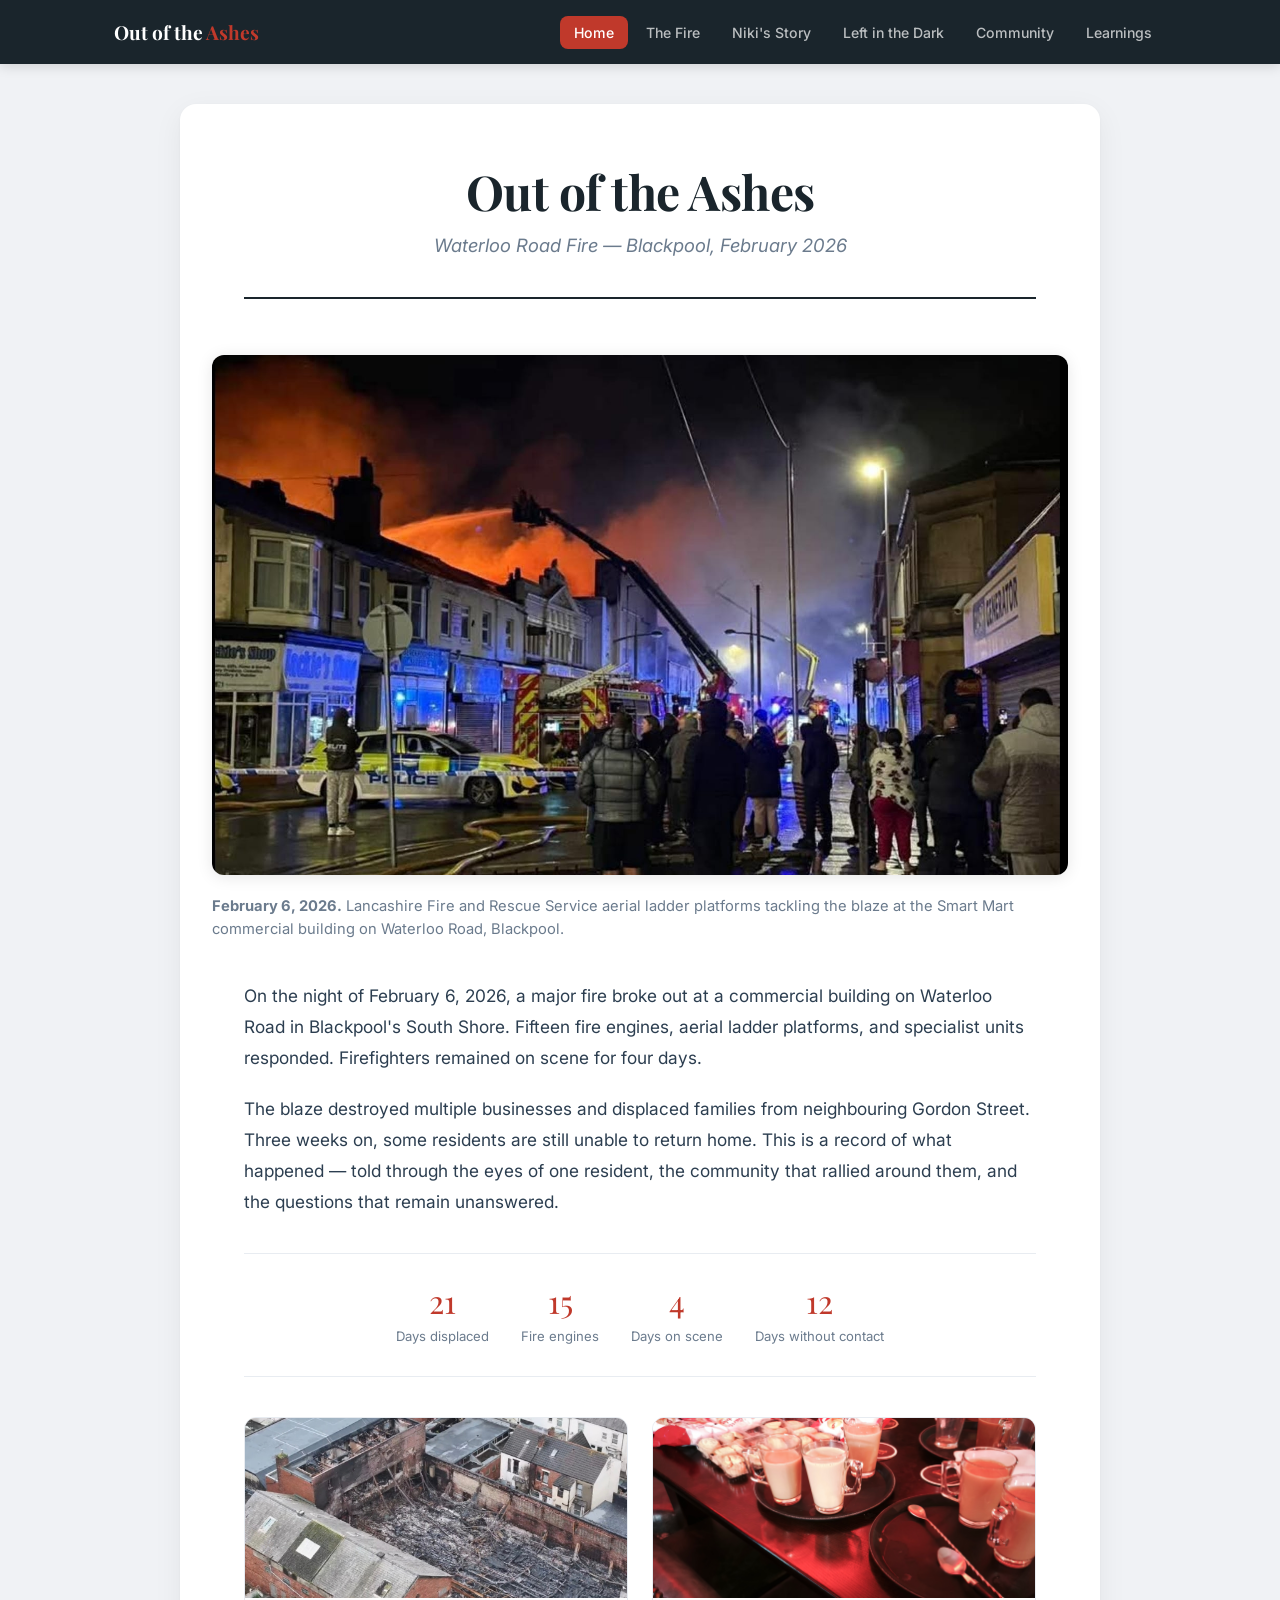
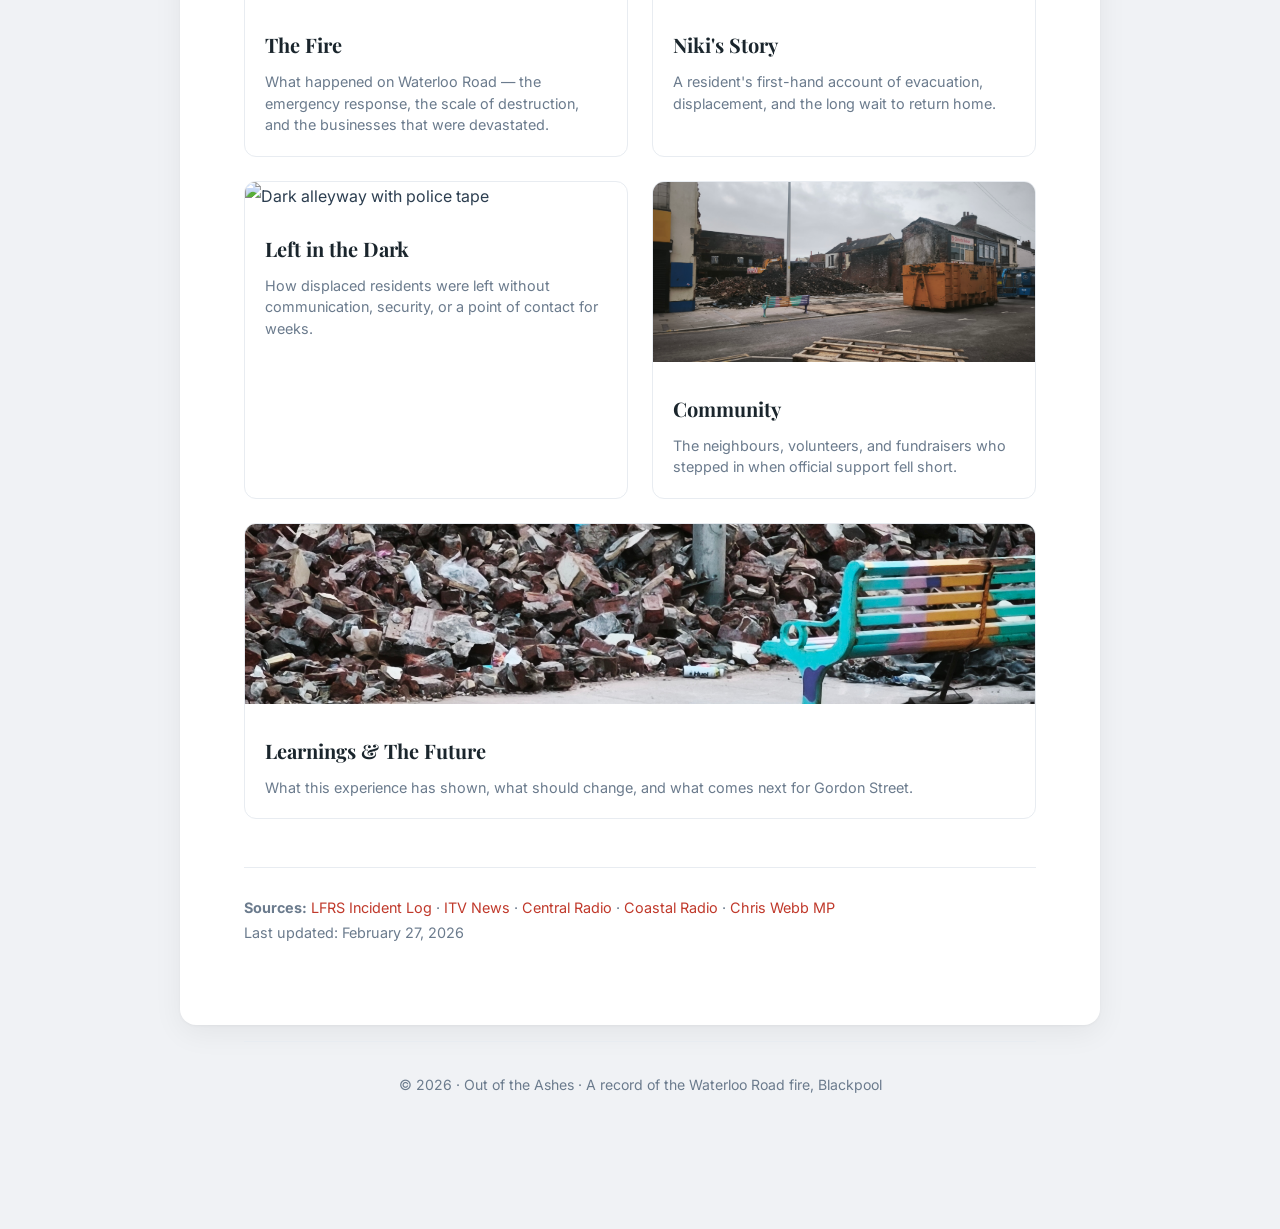
==== index.html @ 72ea6e90 "Initial commit of Waterloo Road fire site" ====
<!DOCTYPE html>
<html lang="en">

<head>
    <meta charset="UTF-8">
    <meta name="viewport" content="width=device-width, initial-scale=1.0">
    <title>Out of the Ashes — Waterloo Road Fire, Blackpool</title>
    <meta name="description"
        content="A resident's account of the Waterloo Road fire in Blackpool, February 2026. Community response, displacement, and the long road to recovery.">
    <link rel="stylesheet" href="styles.css">
</head>

<body>

    <nav class="site-nav">
        <div class="nav-inner">
            <a href="index.html" class="nav-brand">Out of the <span>Ashes</span></a>
            <button class="nav-toggle" onclick="document.querySelector('.nav-links').classList.toggle('open')"
                aria-label="Toggle navigation">☰</button>
            <ul class="nav-links">
                <li><a href="index.html" class="active">Home</a></li>
                <li><a href="the-fire.html">The Fire</a></li>
                <li><a href="nikis-story.html">Niki's Story</a></li>
                <li><a href="left-in-the-dark.html">Left in the Dark</a></li>
                <li><a href="community.html">Community</a></li>
                <li><a href="learnings.html">Learnings</a></li>
            </ul>
        </div>
    </nav>

    <div class="container">
        <header>
            <h1>Out of the Ashes</h1>
            <div class="subtitle">Waterloo Road Fire — Blackpool, February 2026</div>
        </header>

        <figure class="full-width-figure">
            <img src="2026-02-06-friday-fire-engines-waterloo-road.jpg"
                alt="Fire engines and police cordons at the Waterloo Road fire">
            <figcaption><strong>February 6, 2026.</strong> Lancashire Fire and Rescue Service aerial ladder platforms
                tackling the blaze at the Smart Mart commercial building on Waterloo Road, Blackpool.</figcaption>
        </figure>

        <p>On the night of February 6, 2026, a major fire broke out at a commercial building on Waterloo Road in
            Blackpool's South Shore. Fifteen fire engines, aerial ladder platforms, and specialist units responded.
            Firefighters remained on scene for four days.</p>

        <p>The blaze destroyed multiple businesses and displaced families from neighbouring Gordon Street. Three weeks
            on, some residents are still unable to return home. This is a record of what happened — told through the
            eyes of one resident, the community that rallied around them, and the questions that remain unanswered.</p>

        <div class="stats-strip">
            <div class="stat">
                <span class="stat-value">21</span>
                <span class="stat-label">Days displaced</span>
            </div>
            <div class="stat">
                <span class="stat-value">15</span>
                <span class="stat-label">Fire engines</span>
            </div>
            <div class="stat">
                <span class="stat-value">4</span>
                <span class="stat-label">Days on scene</span>
            </div>
            <div class="stat">
                <span class="stat-value">12</span>
                <span class="stat-label">Days without contact</span>
            </div>
        </div>

        <div class="page-cards">
            <a href="the-fire.html" class="page-card">
                <img src="Screenshot_2026-02-12-19-02-02-217_com.miui.gallery-edit.jpg"
                    alt="Aerial view of the gutted building">
                <div class="card-body">
                    <h3 class="card-title">The Fire</h3>
                    <p class="card-desc">What happened on Waterloo Road — the emergency response, the scale of
                        destruction, and the businesses that were devastated.</p>
                </div>
            </a>

            <a href="nikis-story.html" class="page-card">
                <img src="2026-02-07-saturday-evacuation-pub-teacups.jpg" alt="Tea cups at the emergency shelter"
                    style="object-position: center 40%;">
                <div class="card-body">
                    <h3 class="card-title">Niki's Story</h3>
                    <p class="card-desc">A resident's first-hand account of evacuation, displacement, and the long wait
                        to return home.</p>
                </div>
            </a>

            <a href="left-in-the-dark.html" class="page-card">
                <img src="2026-02-11-wednesday-cordoned-alleyway-night.jpg" alt="Dark alleyway with police tape"
                    style="object-position: center 70%;">
                <div class="card-body">
                    <h3 class="card-title">Left in the Dark</h3>
                    <p class="card-desc">How displaced residents were left without communication, security, or a point
                        of contact for weeks.</p>
                </div>
            </a>

            <a href="community.html" class="page-card">
                <img src="2026-02-23-day-street-view-cleared-demolition-site.jpg.jpg" alt="Cleared demolition site">
                <div class="card-body">
                    <h3 class="card-title">Community</h3>
                    <p class="card-desc">The neighbours, volunteers, and fundraisers who stepped in when official
                        support fell short.</p>
                </div>
            </a>

            <a href="learnings.html" class="page-card">
                <img src="2026-02-18-day-brick-rubble-pile-colourful-bench.jpg"
                    alt="Brick rubble next to a colourful bench" style="object-position: center 60%;">
                <div class="card-body">
                    <h3 class="card-title">Learnings &amp; The Future</h3>
                    <p class="card-desc">What this experience has shown, what should change, and what comes next for
                        Gordon Street.</p>
                </div>
            </a>
        </div>

        <p class="sources"><strong>Sources:</strong>
            <a href="https://www.lancsfirerescue.org.uk/latest-incidents/commercial-building-fire-in-blackpool-13"
                target="_blank">LFRS Incident Log</a> ·
            <a href="https://www.itv.com/news/granada/2026-02-07/business-owners-absolutely-devastated-after-fire-destroys-play-area"
                target="_blank">ITV News</a> ·
            <a href="https://www.central.radio/news/central-radio-news/blackpool-blaze-destroys-soft-play-centre-and-damages-neighbouring-shops/"
                target="_blank">Central Radio</a> ·
            <a href="https://www.coastalradiodab.co.uk/news/news/local-news/police-make-statement-on-waterloo-road-fire/"
                target="_blank">Coastal Radio</a> ·
            <a href="https://www.chriswebb.org/news/meeting-the-chancellor-following-the-waterloo-road-fire"
                target="_blank">Chris Webb MP</a>
            <br>Last updated: February 27, 2026
        </p>
    </div>

    <div class="container" style="margin-top: -24px; padding-top: 0; box-shadow: none; background: transparent;">
        <div class="site-footer" style="margin-top: 0;">
            © 2026 · Out of the Ashes · A record of the Waterloo Road fire, Blackpool
        </div>
    </div>

</body>

</html>
---- styles.css ----
/* ===========================
   Out of the Ashes — Shared Styles
   =========================== */

@import url('https://fonts.googleapis.com/css2?family=Inter:wght@400;500;600;700&family=Playfair+Display:wght@700&display=swap');

:root {
    --primary: #1a252c;
    --accent: #c0392b;
    --accent-soft: rgba(192, 57, 43, 0.08);
    --bg: #f0f2f5;
    --text: #2c3e50;
    --light-text: #6b7b8d;
    --card-bg: #ffffff;
    --border: #e8ecf1;
    --nav-height: 64px;
}

* {
    box-sizing: border-box;
}

body {
    font-family: 'Inter', -apple-system, BlinkMacSystemFont, sans-serif;
    line-height: 1.8;
    color: var(--text);
    background-color: var(--bg);
    margin: 0;
    padding: 0;
    padding-top: var(--nav-height);
    -webkit-font-smoothing: antialiased;
}

/* --- Navigation --- */
.site-nav {
    position: fixed;
    top: 0;
    left: 0;
    right: 0;
    height: var(--nav-height);
    background: var(--primary);
    display: flex;
    align-items: center;
    justify-content: center;
    z-index: 1000;
    box-shadow: 0 2px 12px rgba(0, 0, 0, 0.15);
}

.site-nav .nav-inner {
    max-width: 1100px;
    width: 100%;
    display: flex;
    align-items: center;
    justify-content: space-between;
    padding: 0 24px;
}

.site-nav .nav-brand {
    font-family: 'Playfair Display', Georgia, serif;
    font-size: 1.2em;
    color: #fff;
    text-decoration: none;
    font-weight: 700;
    white-space: nowrap;
}

.site-nav .nav-brand span {
    color: var(--accent);
}

.site-nav .nav-links {
    display: flex;
    gap: 4px;
    list-style: none;
    margin: 0;
    padding: 0;
}

.site-nav .nav-links a {
    color: rgba(255, 255, 255, 0.7);
    text-decoration: none;
    font-size: 0.88em;
    font-weight: 500;
    padding: 8px 14px;
    border-radius: 8px;
    transition: all 0.2s ease;
}

.site-nav .nav-links a:hover {
    color: #fff;
    background: rgba(255, 255, 255, 0.1);
}

.site-nav .nav-links a.active {
    color: #fff;
    background: var(--accent);
}

.nav-toggle {
    display: none;
    background: none;
    border: none;
    color: #fff;
    font-size: 1.5em;
    cursor: pointer;
    padding: 4px;
}

/* --- Container --- */
.container {
    max-width: 920px;
    margin: 40px auto;
    background: var(--card-bg);
    padding: 60px 64px;
    box-shadow: 0 1px 3px rgba(0, 0, 0, 0.04), 0 8px 30px rgba(0, 0, 0, 0.06);
    border-radius: 16px;
}

/* --- Typography --- */
header {
    text-align: center;
    margin-bottom: 56px;
    padding-bottom: 36px;
    border-bottom: 2px solid var(--primary);
}

h1 {
    font-family: 'Playfair Display', Georgia, serif;
    font-size: 3em;
    color: var(--primary);
    margin: 0 0 12px 0;
    line-height: 1.15;
    letter-spacing: -0.5px;
}

.subtitle {
    font-size: 1.15em;
    font-style: italic;
    color: var(--light-text);
    line-height: 1.6;
}

h2 {
    font-family: 'Playfair Display', Georgia, serif;
    font-size: 1.7em;
    color: var(--accent);
    border-bottom: 1px solid var(--border);
    padding-bottom: 10px;
    margin-top: 56px;
    margin-bottom: 24px;
}

h2:first-of-type {
    margin-top: 0;
}

p {
    font-size: 1.08em;
    margin-bottom: 20px;
}

.highlight {
    background-color: var(--accent-soft);
    padding: 2px 8px;
    border-radius: 4px;
    font-weight: 600;
    color: var(--accent);
    font-variant-numeric: tabular-nums;
}

/* --- Images --- */
figure {
    margin: 32px 0;
    text-align: left;
}

figure img {
    width: 100%;
    border-radius: 10px;
    box-shadow: 0 2px 16px rgba(0, 0, 0, 0.10);
    transition: transform 0.3s ease, box-shadow 0.3s ease;
}

figure img:hover {
    transform: scale(1.01);
    box-shadow: 0 6px 28px rgba(0, 0, 0, 0.15);
}

figcaption {
    margin-top: 12px;
    font-size: 0.92em;
    color: var(--light-text);
    line-height: 1.5;
}

.full-width-figure {
    margin: 40px -32px;
}

.full-width-figure img {
    border-radius: 12px;
    width: 100%;
    max-height: 520px;
    object-fit: cover;
}

/* --- Image Grid --- */
.image-grid {
    display: grid;
    grid-template-columns: 1fr 1fr;
    gap: 24px;
    margin: 32px 0;
}

.image-grid figure {
    margin: 0;
}

.image-grid img {
    width: 100%;
    height: 280px;
    object-fit: cover;
}

.image-grid.tall img {
    height: 360px;
}

/* --- Timeline --- */
.timeline {
    display: flex;
    justify-content: center;
    list-style: none;
    padding: 0;
    margin: 36px 0;
    position: relative;
    gap: 0;
}

.timeline::before {
    content: '';
    position: absolute;
    top: 50%;
    left: 15%;
    right: 15%;
    height: 3px;
    background: var(--border);
    transform: translateY(-50%);
    z-index: 0;
}

.timeline li {
    position: relative;
    z-index: 1;
    text-align: center;
    flex: 1;
}

.timeline .dot {
    display: block;
    width: 12px;
    height: 12px;
    background: var(--accent);
    border-radius: 50%;
    margin: 9px auto 10px;
    border: 3px solid var(--card-bg);
    box-shadow: 0 0 0 2px var(--accent);
}

.timeline .time {
    display: block;
    font-weight: 700;
    font-size: 1.05em;
    color: var(--primary);
}

.timeline .label {
    display: block;
    font-size: 0.85em;
    color: var(--light-text);
    line-height: 1.3;
}

/* --- Pull Quotes --- */
blockquote {
    margin: 28px 0;
    padding: 20px 28px;
    border-left: 4px solid var(--accent);
    background: var(--accent-soft);
    border-radius: 0 8px 8px 0;
    font-style: italic;
    font-size: 1.1em;
    color: var(--primary);
    line-height: 1.7;
}

blockquote cite {
    display: block;
    margin-top: 10px;
    font-size: 0.85em;
    font-style: normal;
    color: var(--light-text);
}

/* --- Stats Strip --- */
.stats-strip {
    display: flex;
    justify-content: center;
    gap: 32px;
    padding: 28px 0;
    margin: 36px 0;
    border-top: 1px solid var(--border);
    border-bottom: 1px solid var(--border);
    flex-wrap: wrap;
}

.stats-strip .stat {
    text-align: center;
}

.stats-strip .stat-value {
    display: block;
    font-family: 'Playfair Display', Georgia, serif;
    font-size: 2em;
    color: var(--accent);
    line-height: 1.2;
}

.stats-strip .stat-label {
    display: block;
    font-size: 0.82em;
    color: var(--light-text);
    margin-top: 4px;
}

/* --- Page Cards (Landing) --- */
.page-cards {
    display: grid;
    grid-template-columns: 1fr 1fr;
    gap: 24px;
    margin: 40px 0;
}

.page-card {
    display: block;
    text-decoration: none;
    color: var(--text);
    background: var(--card-bg);
    border: 1px solid var(--border);
    border-radius: 12px;
    overflow: hidden;
    transition: transform 0.25s ease, box-shadow 0.25s ease;
}

.page-card:hover {
    transform: translateY(-4px);
    box-shadow: 0 8px 30px rgba(0, 0, 0, 0.1);
}

.page-card img {
    width: 100%;
    height: 180px;
    object-fit: cover;
}

.page-card .card-body {
    padding: 20px;
}

.page-card .card-title {
    font-family: 'Playfair Display', Georgia, serif;
    font-size: 1.25em;
    color: var(--primary);
    margin: 0 0 8px 0;
}

.page-card .card-desc {
    font-size: 0.9em;
    color: var(--light-text);
    line-height: 1.5;
    margin: 0;
}

/* --- Sources Footer --- */
.sources {
    font-size: 0.9em;
    color: var(--light-text);
    line-height: 1.7;
    margin-top: 48px;
    padding-top: 28px;
    border-top: 1px solid var(--border);
}

.sources a {
    color: var(--accent);
    text-decoration: none;
}

.sources a:hover {
    text-decoration: underline;
}

/* --- Site Footer --- */
.site-footer {
    text-align: center;
    padding: 32px 24px;
    margin-top: 48px;
    border-top: 1px solid var(--border);
    font-size: 0.88em;
    color: var(--light-text);
    line-height: 1.6;
}

.site-footer a {
    color: var(--accent);
    text-decoration: none;
}

.site-footer a:hover {
    text-decoration: underline;
}

/* --- Continue Reading --- */
.continue-reading {
    display: flex;
    justify-content: space-between;
    align-items: center;
    margin-top: 48px;
    padding-top: 28px;
    border-top: 1px solid var(--border);
    gap: 16px;
}

.continue-reading a {
    display: inline-flex;
    align-items: center;
    gap: 8px;
    color: var(--accent);
    text-decoration: none;
    font-weight: 600;
    font-size: 1.05em;
    padding: 12px 20px;
    border-radius: 8px;
    transition: background 0.2s ease;
}

.continue-reading a:hover {
    background: var(--accent-soft);
}

.continue-reading .prev {
    margin-right: auto;
}

.continue-reading .next {
    margin-left: auto;
}

/* --- Page Cards: 5-card grid fix --- */
.page-cards .page-card:last-child:nth-child(odd) {
    grid-column: 1 / -1;
}

/* --- Responsive --- */
@media (max-width: 768px) {
    .container {
        padding: 28px 24px;
        margin: 16px;
        border-radius: 12px;
    }

    h1 {
        font-size: 2em;
    }

    h2 {
        font-size: 1.35em;
    }

    .image-grid {
        grid-template-columns: 1fr;
    }

    .full-width-figure {
        margin-left: -12px;
        margin-right: -12px;
    }

    .timeline {
        flex-direction: column;
        gap: 16px;
        padding-left: 24px;
    }

    .timeline::before {
        top: 0;
        bottom: 0;
        left: 29px;
        right: auto;
        width: 3px;
        height: auto;
        transform: none;
    }

    .timeline li {
        display: flex;
        align-items: center;
        gap: 12px;
        text-align: left;
    }

    .timeline .dot {
        margin: 0;
        flex-shrink: 0;
    }

    .page-cards {
        grid-template-columns: 1fr;
    }

    .stats-strip {
        gap: 20px;
    }

    .stats-strip .stat-value {
        font-size: 1.5em;
    }

    .continue-reading {
        flex-direction: column;
        gap: 8px;
    }

    /* Mobile nav */
    .site-nav .nav-links {
        display: none;
        position: absolute;
        top: var(--nav-height);
        left: 0;
        right: 0;
        background: var(--primary);
        flex-direction: column;
        padding: 12px 24px 20px;
        gap: 2px;
        box-shadow: 0 8px 24px rgba(0, 0, 0, 0.2);
    }

    .site-nav .nav-links.open {
        display: flex;
    }

    .nav-toggle {
        display: block;
    }
}
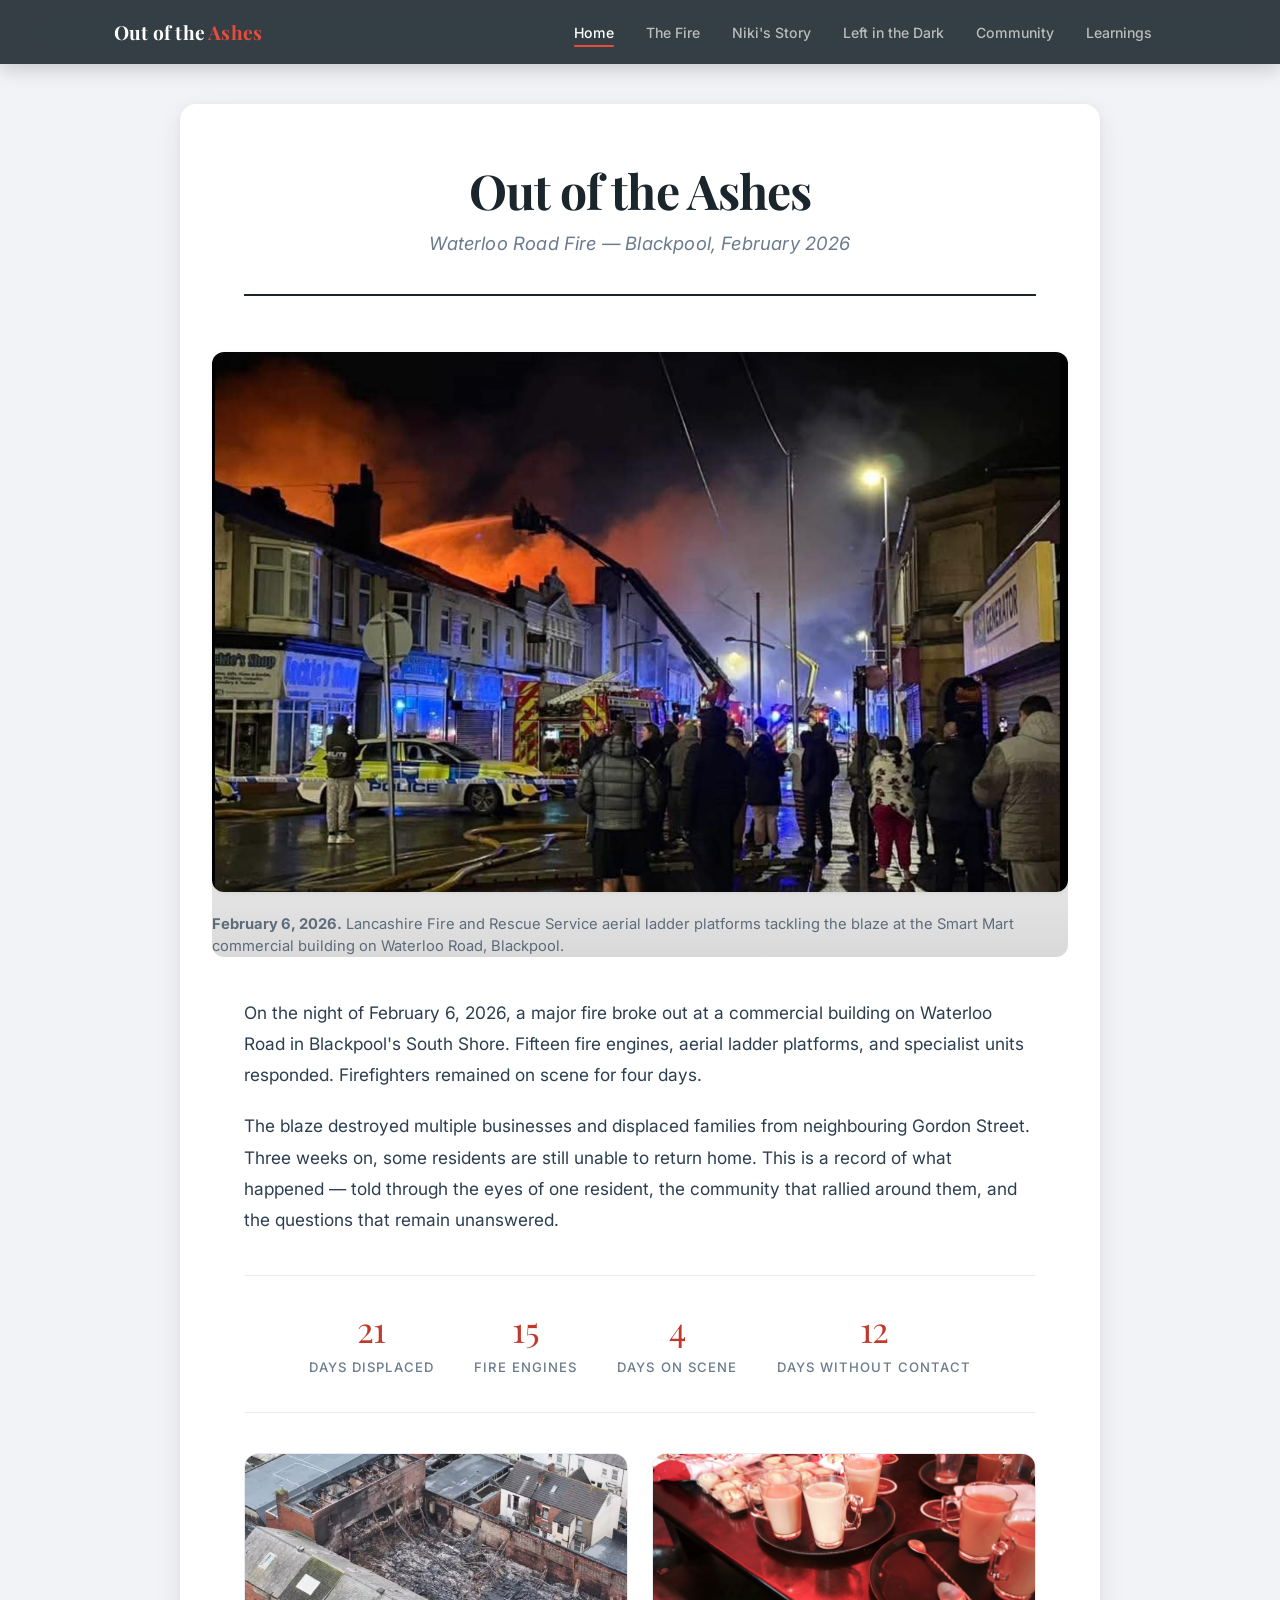
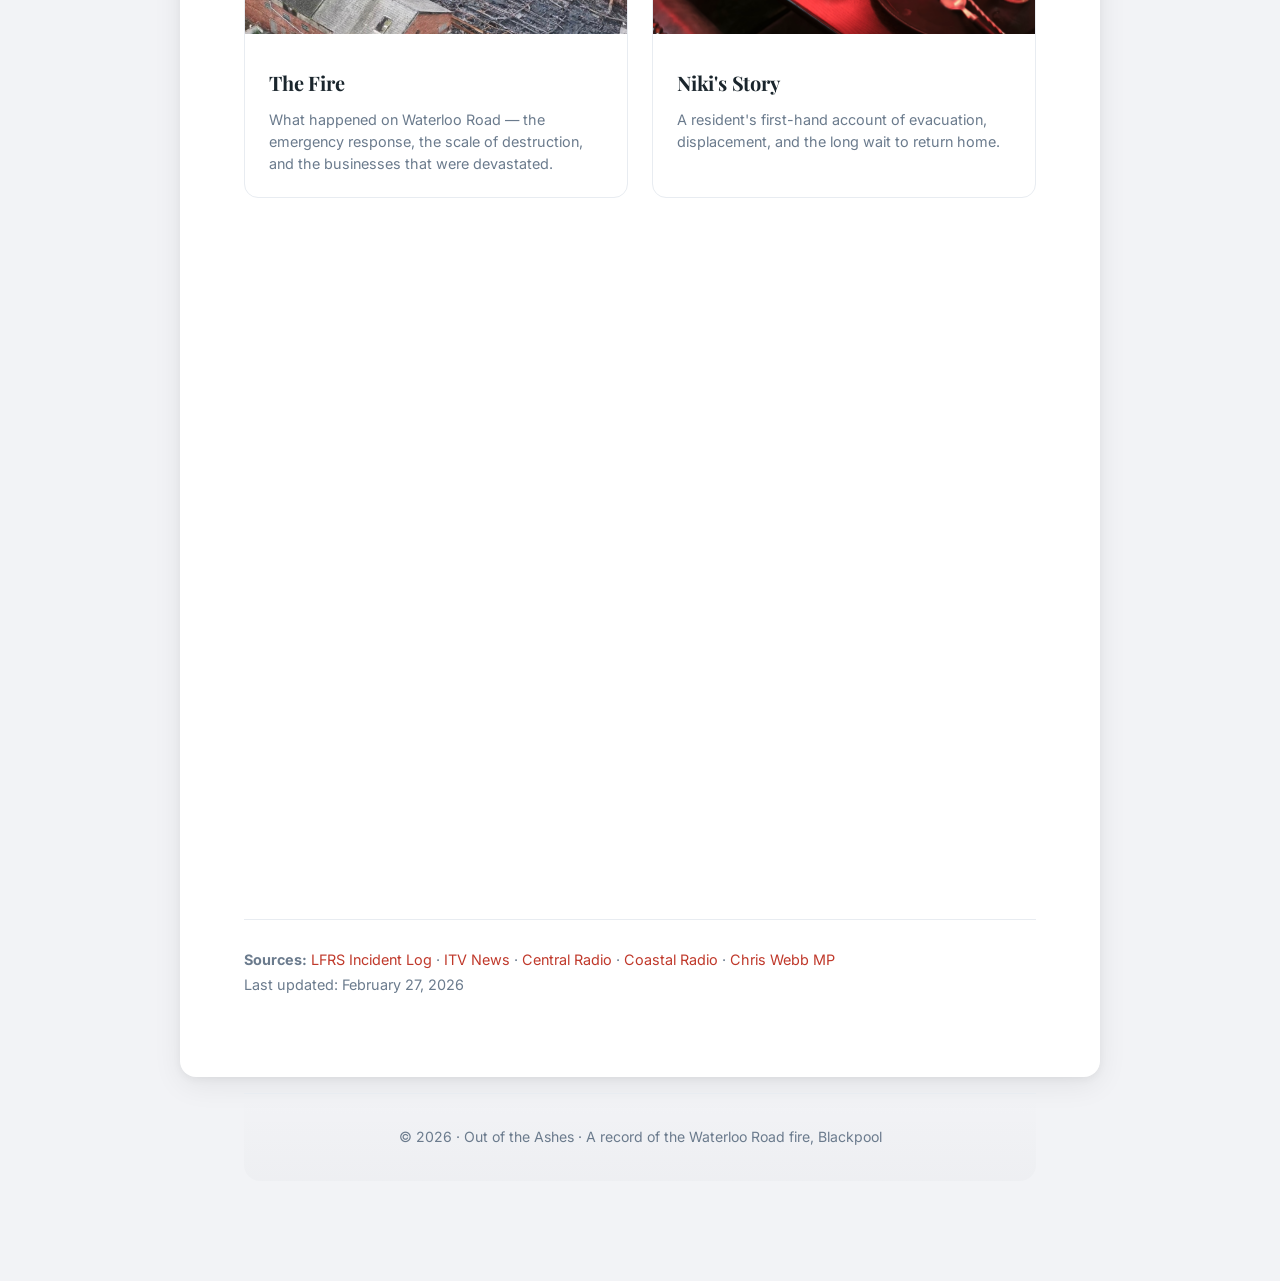
==== commit d4513b1f: "Pro site upgrade: favicon, animations, lightbox, CSS polish - Add SVG flame favicon - Add scroll fad" ====
--- a/index.html
+++ b/index.html
@@ -7,6 +7,12 @@
     <title>Out of the Ashes — Waterloo Road Fire, Blackpool</title>
     <meta name="description"
         content="A resident's account of the Waterloo Road fire in Blackpool, February 2026. Community response, displacement, and the long road to recovery.">
+    <meta name="theme-color" content="#1a252c">
+    <meta property="og:title" content="Out of the Ashes — Waterloo Road Fire, Blackpool">
+    <meta property="og:description"
+        content="A resident's account of the Waterloo Road fire in Blackpool, February 2026. Community response, displacement, and the long road to recovery.">
+    <meta property="og:type" content="website">
+    <link rel="icon" type="image/svg+xml" href="favicon.svg">
     <link rel="stylesheet" href="styles.css">
 </head>
 
@@ -34,7 +40,7 @@
             <div class="subtitle">Waterloo Road Fire — Blackpool, February 2026</div>
         </header>
 
-        <figure class="full-width-figure">
+        <figure class="full-width-figure animate-in">
             <img src="2026-02-06-friday-fire-engines-waterloo-road.jpg"
                 alt="Fire engines and police cordons at the Waterloo Road fire">
             <figcaption><strong>February 6, 2026.</strong> Lancashire Fire and Rescue Service aerial ladder platforms
@@ -49,7 +55,7 @@
             on, some residents are still unable to return home. This is a record of what happened — told through the
             eyes of one resident, the community that rallied around them, and the questions that remain unanswered.</p>
 
-        <div class="stats-strip">
+        <div class="stats-strip animate-in">
             <div class="stat">
                 <span class="stat-value">21</span>
                 <span class="stat-label">Days displaced</span>
@@ -69,7 +75,7 @@
         </div>
 
         <div class="page-cards">
-            <a href="the-fire.html" class="page-card">
+            <a href="the-fire.html" class="page-card animate-in">
                 <img src="Screenshot_2026-02-12-19-02-02-217_com.miui.gallery-edit.jpg"
                     alt="Aerial view of the gutted building">
                 <div class="card-body">
@@ -79,7 +85,7 @@
                 </div>
             </a>
 
-            <a href="nikis-story.html" class="page-card">
+            <a href="nikis-story.html" class="page-card animate-in">
                 <img src="2026-02-07-saturday-evacuation-pub-teacups.jpg" alt="Tea cups at the emergency shelter"
                     style="object-position: center 40%;">
                 <div class="card-body">
@@ -89,7 +95,7 @@
                 </div>
             </a>
 
-            <a href="left-in-the-dark.html" class="page-card">
+            <a href="left-in-the-dark.html" class="page-card animate-in">
                 <img src="2026-02-11-wednesday-cordoned-alleyway-night.jpg" alt="Dark alleyway with police tape"
                     style="object-position: center 70%;">
                 <div class="card-body">
@@ -99,7 +105,7 @@
                 </div>
             </a>
 
-            <a href="community.html" class="page-card">
+            <a href="community.html" class="page-card animate-in">
                 <img src="2026-02-23-day-street-view-cleared-demolition-site.jpg.jpg" alt="Cleared demolition site">
                 <div class="card-body">
                     <h3 class="card-title">Community</h3>
@@ -108,7 +114,7 @@
                 </div>
             </a>
 
-            <a href="learnings.html" class="page-card">
+            <a href="learnings.html" class="page-card animate-in">
                 <img src="2026-02-18-day-brick-rubble-pile-colourful-bench.jpg"
                     alt="Brick rubble next to a colourful bench" style="object-position: center 60%;">
                 <div class="card-body">
@@ -140,6 +146,8 @@
         </div>
     </div>
 
+    <script src="animations.js" defer></script>
+    <script src="lightbox.js" defer></script>
 </body>
 
 </html>
--- a/styles.css
+++ b/styles.css
@@ -1,25 +1,42 @@
 /* ===========================
    Out of the Ashes — Shared Styles
+   Professional Edition
    =========================== */
 
-@import url('https://fonts.googleapis.com/css2?family=Inter:wght@400;500;600;700&family=Playfair+Display:wght@700&display=swap');
+@import url('https://fonts.googleapis.com/css2?family=Inter:wght@400;500;600;700&family=Playfair+Display:ital,wght@0,700;1,400;1,700&display=swap');
 
 :root {
     --primary: #1a252c;
+    --primary-rgb: 26, 37, 44;
     --accent: #c0392b;
-    --accent-soft: rgba(192, 57, 43, 0.08);
-    --bg: #f0f2f5;
+    --accent-light: #e74c3c;
+    --accent-soft: rgba(192, 57, 43, 0.07);
+    --accent-glow: rgba(192, 57, 43, 0.15);
+    --bg: #f2f3f6;
     --text: #2c3e50;
     --light-text: #6b7b8d;
     --card-bg: #ffffff;
     --border: #e8ecf1;
     --nav-height: 64px;
+
+    /* Shadows */
+    --shadow-sm: 0 1px 3px rgba(0, 0, 0, 0.04), 0 2px 8px rgba(0, 0, 0, 0.03);
+    --shadow-md: 0 2px 8px rgba(0, 0, 0, 0.05), 0 8px 30px rgba(0, 0, 0, 0.07);
+    --shadow-lg: 0 4px 16px rgba(0, 0, 0, 0.08), 0 16px 48px rgba(0, 0, 0, 0.1);
+
+    /* Transitions */
+    --ease-out: cubic-bezier(0.25, 0.46, 0.45, 0.94);
+    --ease-out-quint: cubic-bezier(0.23, 1, 0.32, 1);
+    --transition-fast: 0.2s var(--ease-out);
+    --transition-default: 0.35s var(--ease-out);
+    --transition-slow: 0.6s var(--ease-out-quint);
 }
 
 * {
     box-sizing: border-box;
 }
 
+/* --- Page Load Animation --- */
 body {
     font-family: 'Inter', -apple-system, BlinkMacSystemFont, sans-serif;
     line-height: 1.8;
@@ -29,6 +46,84 @@
     padding: 0;
     padding-top: var(--nav-height);
     -webkit-font-smoothing: antialiased;
+    -moz-osx-font-smoothing: grayscale;
+    opacity: 0;
+    transition: opacity 0.5s ease;
+}
+
+body.page-loaded {
+    opacity: 1;
+}
+
+/* --- Scroll Animations --- */
+.animate-in {
+    opacity: 0;
+    transform: translateY(24px);
+    transition: opacity 0.7s var(--ease-out-quint), transform 0.7s var(--ease-out-quint);
+}
+
+.animate-in.visible {
+    opacity: 1;
+    transform: translateY(0);
+}
+
+/* Stagger children within grids */
+.page-cards .animate-in:nth-child(2) {
+    transition-delay: 0.08s;
+}
+
+.page-cards .animate-in:nth-child(3) {
+    transition-delay: 0.16s;
+}
+
+.page-cards .animate-in:nth-child(4) {
+    transition-delay: 0.24s;
+}
+
+.page-cards .animate-in:nth-child(5) {
+    transition-delay: 0.32s;
+}
+
+.image-grid .animate-in:nth-child(2) {
+    transition-delay: 0.1s;
+}
+
+.stats-strip .stat {
+    opacity: 0;
+    transform: translateY(16px);
+    transition: opacity 0.6s var(--ease-out-quint), transform 0.6s var(--ease-out-quint);
+}
+
+.stats-strip.visible .stat {
+    opacity: 1;
+    transform: translateY(0);
+}
+
+.stats-strip.visible .stat:nth-child(2) {
+    transition-delay: 0.08s;
+}
+
+.stats-strip.visible .stat:nth-child(3) {
+    transition-delay: 0.16s;
+}
+
+.stats-strip.visible .stat:nth-child(4) {
+    transition-delay: 0.24s;
+}
+
+@media (prefers-reduced-motion: reduce) {
+
+    .animate-in,
+    .stats-strip .stat {
+        opacity: 1;
+        transform: none;
+        transition: none;
+    }
+
+    body {
+        opacity: 1;
+        transition: none;
+    }
 }
 
 /* --- Navigation --- */
@@ -38,12 +133,15 @@
     left: 0;
     right: 0;
     height: var(--nav-height);
-    background: var(--primary);
+    background: rgba(var(--primary-rgb), 0.88);
+    backdrop-filter: blur(16px) saturate(1.6);
+    -webkit-backdrop-filter: blur(16px) saturate(1.6);
     display: flex;
     align-items: center;
     justify-content: center;
     z-index: 1000;
-    box-shadow: 0 2px 12px rgba(0, 0, 0, 0.15);
+    box-shadow: 0 1px 0 rgba(255, 255, 255, 0.05), 0 4px 20px rgba(0, 0, 0, 0.2);
+    transition: background var(--transition-fast);
 }
 
 .site-nav .nav-inner {
@@ -62,10 +160,16 @@
     text-decoration: none;
     font-weight: 700;
     white-space: nowrap;
+    letter-spacing: 0.01em;
+    transition: opacity var(--transition-fast);
+}
+
+.site-nav .nav-brand:hover {
+    opacity: 0.85;
 }
 
 .site-nav .nav-brand span {
-    color: var(--accent);
+    color: var(--accent-light);
 }
 
 .site-nav .nav-links {
@@ -77,23 +181,35 @@
 }
 
 .site-nav .nav-links a {
-    color: rgba(255, 255, 255, 0.7);
+    color: rgba(255, 255, 255, 0.65);
     text-decoration: none;
     font-size: 0.88em;
     font-weight: 500;
     padding: 8px 14px;
     border-radius: 8px;
-    transition: all 0.2s ease;
+    transition: all var(--transition-fast);
+    position: relative;
 }
 
 .site-nav .nav-links a:hover {
     color: #fff;
-    background: rgba(255, 255, 255, 0.1);
+    background: rgba(255, 255, 255, 0.08);
 }
 
 .site-nav .nav-links a.active {
     color: #fff;
-    background: var(--accent);
+    background: transparent;
+}
+
+.site-nav .nav-links a.active::after {
+    content: '';
+    position: absolute;
+    bottom: 2px;
+    left: 14px;
+    right: 14px;
+    height: 2px;
+    background: var(--accent-light);
+    border-radius: 1px;
 }
 
 .nav-toggle {
@@ -104,6 +220,11 @@
     font-size: 1.5em;
     cursor: pointer;
     padding: 4px;
+    transition: transform var(--transition-fast);
+}
+
+.nav-toggle:hover {
+    transform: scale(1.1);
 }
 
 /* --- Container --- */
@@ -112,7 +233,7 @@
     margin: 40px auto;
     background: var(--card-bg);
     padding: 60px 64px;
-    box-shadow: 0 1px 3px rgba(0, 0, 0, 0.04), 0 8px 30px rgba(0, 0, 0, 0.06);
+    box-shadow: var(--shadow-md);
     border-radius: 16px;
 }
 
@@ -129,8 +250,8 @@
     font-size: 3em;
     color: var(--primary);
     margin: 0 0 12px 0;
-    line-height: 1.15;
-    letter-spacing: -0.5px;
+    line-height: 1.1;
+    letter-spacing: -0.02em;
 }
 
 .subtitle {
@@ -138,6 +259,7 @@
     font-style: italic;
     color: var(--light-text);
     line-height: 1.6;
+    letter-spacing: 0.01em;
 }
 
 h2 {
@@ -148,6 +270,7 @@
     padding-bottom: 10px;
     margin-top: 56px;
     margin-bottom: 24px;
+    letter-spacing: -0.01em;
 }
 
 h2:first-of-type {
@@ -177,13 +300,13 @@
 figure img {
     width: 100%;
     border-radius: 10px;
-    box-shadow: 0 2px 16px rgba(0, 0, 0, 0.10);
-    transition: transform 0.3s ease, box-shadow 0.3s ease;
+    box-shadow: var(--shadow-sm);
+    transition: transform var(--transition-default), box-shadow var(--transition-default);
 }
 
 figure img:hover {
-    transform: scale(1.01);
-    box-shadow: 0 6px 28px rgba(0, 0, 0, 0.15);
+    transform: scale(1.008);
+    box-shadow: var(--shadow-md);
 }
 
 figcaption {
@@ -193,15 +316,38 @@
     line-height: 1.5;
 }
 
+.photo-credit {
+    display: block;
+    font-size: 0.85em;
+    font-style: italic;
+    color: var(--light-text);
+    opacity: 0.7;
+    margin-top: 4px;
+}
+
 .full-width-figure {
     margin: 40px -32px;
+    position: relative;
 }
 
 .full-width-figure img {
     border-radius: 12px;
     width: 100%;
-    max-height: 520px;
+    max-height: 540px;
     object-fit: cover;
+}
+
+/* Gradient overlay on hero images for depth */
+.full-width-figure::after {
+    content: '';
+    position: absolute;
+    bottom: 0;
+    left: 0;
+    right: 0;
+    height: 40%;
+    background: linear-gradient(to top, rgba(0, 0, 0, 0.15), transparent);
+    border-radius: 0 0 12px 12px;
+    pointer-events: none;
 }
 
 /* --- Image Grid --- */
@@ -214,12 +360,19 @@
 
 .image-grid figure {
     margin: 0;
+    overflow: hidden;
+    border-radius: 10px;
 }
 
 .image-grid img {
     width: 100%;
     height: 280px;
     object-fit: cover;
+    transition: transform var(--transition-slow);
+}
+
+.image-grid figure:hover img {
+    transform: scale(1.03);
 }
 
 .image-grid.tall img {
@@ -244,7 +397,7 @@
     left: 15%;
     right: 15%;
     height: 3px;
-    background: var(--border);
+    background: linear-gradient(to right, var(--border), var(--accent-glow), var(--border));
     transform: translateY(-50%);
     z-index: 0;
 }
@@ -265,6 +418,23 @@
     margin: 9px auto 10px;
     border: 3px solid var(--card-bg);
     box-shadow: 0 0 0 2px var(--accent);
+    transition: transform var(--transition-fast), box-shadow var(--transition-fast);
+}
+
+@keyframes dot-pulse {
+
+    0%,
+    100% {
+        box-shadow: 0 0 0 2px var(--accent);
+    }
+
+    50% {
+        box-shadow: 0 0 0 2px var(--accent), 0 0 0 6px var(--accent-glow);
+    }
+}
+
+.timeline.visible .dot {
+    animation: dot-pulse 2s ease-in-out infinite;
 }
 
 .timeline .time {
@@ -283,32 +453,49 @@
 
 /* --- Pull Quotes --- */
 blockquote {
-    margin: 28px 0;
-    padding: 20px 28px;
-    border-left: 4px solid var(--accent);
+    margin: 32px 0;
+    padding: 24px 32px;
+    border-left: 4px solid transparent;
+    border-image: linear-gradient(to bottom, var(--accent-light), var(--accent)) 1;
     background: var(--accent-soft);
-    border-radius: 0 8px 8px 0;
+    border-radius: 0 10px 10px 0;
+    font-family: 'Playfair Display', Georgia, serif;
     font-style: italic;
-    font-size: 1.1em;
+    font-size: 1.15em;
     color: var(--primary);
     line-height: 1.7;
+    position: relative;
+}
+
+blockquote::before {
+    content: '\201C';
+    position: absolute;
+    top: -8px;
+    left: 16px;
+    font-size: 3.5em;
+    color: var(--accent);
+    opacity: 0.12;
+    font-family: 'Playfair Display', Georgia, serif;
+    line-height: 1;
 }
 
 blockquote cite {
     display: block;
-    margin-top: 10px;
-    font-size: 0.85em;
+    margin-top: 12px;
+    font-family: 'Inter', -apple-system, sans-serif;
+    font-size: 0.78em;
     font-style: normal;
     color: var(--light-text);
+    letter-spacing: 0.02em;
 }
 
 /* --- Stats Strip --- */
 .stats-strip {
     display: flex;
     justify-content: center;
-    gap: 32px;
-    padding: 28px 0;
-    margin: 36px 0;
+    gap: 40px;
+    padding: 32px 0;
+    margin: 40px 0;
     border-top: 1px solid var(--border);
     border-bottom: 1px solid var(--border);
     flex-wrap: wrap;
@@ -321,16 +508,20 @@
 .stats-strip .stat-value {
     display: block;
     font-family: 'Playfair Display', Georgia, serif;
-    font-size: 2em;
+    font-size: 2.2em;
     color: var(--accent);
     line-height: 1.2;
+    letter-spacing: -0.02em;
 }
 
 .stats-strip .stat-label {
     display: block;
     font-size: 0.82em;
     color: var(--light-text);
-    margin-top: 4px;
+    margin-top: 6px;
+    text-transform: uppercase;
+    letter-spacing: 0.08em;
+    font-weight: 500;
 }
 
 /* --- Page Cards (Landing) --- */
@@ -347,24 +538,30 @@
     color: var(--text);
     background: var(--card-bg);
     border: 1px solid var(--border);
-    border-radius: 12px;
+    border-radius: 14px;
     overflow: hidden;
-    transition: transform 0.25s ease, box-shadow 0.25s ease;
+    transition: transform var(--transition-default), box-shadow var(--transition-default), border-color var(--transition-default);
 }
 
 .page-card:hover {
-    transform: translateY(-4px);
-    box-shadow: 0 8px 30px rgba(0, 0, 0, 0.1);
+    transform: translateY(-6px);
+    box-shadow: var(--shadow-lg);
+    border-color: var(--accent-glow);
 }
 
 .page-card img {
     width: 100%;
     height: 180px;
     object-fit: cover;
+    transition: transform var(--transition-slow);
+}
+
+.page-card:hover img {
+    transform: scale(1.05);
 }
 
 .page-card .card-body {
-    padding: 20px;
+    padding: 22px 24px;
 }
 
 .page-card .card-title {
@@ -372,12 +569,18 @@
     font-size: 1.25em;
     color: var(--primary);
     margin: 0 0 8px 0;
+    letter-spacing: -0.01em;
+    transition: color var(--transition-fast);
+}
+
+.page-card:hover .card-title {
+    color: var(--accent);
 }
 
 .page-card .card-desc {
     font-size: 0.9em;
     color: var(--light-text);
-    line-height: 1.5;
+    line-height: 1.55;
     margin: 0;
 }
 
@@ -394,9 +597,11 @@
 .sources a {
     color: var(--accent);
     text-decoration: none;
+    transition: color var(--transition-fast);
 }
 
 .sources a:hover {
+    color: var(--accent-light);
     text-decoration: underline;
 }
 
@@ -409,6 +614,8 @@
     font-size: 0.88em;
     color: var(--light-text);
     line-height: 1.6;
+    background: linear-gradient(to bottom, transparent, rgba(var(--primary-rgb), 0.02));
+    border-radius: 0 0 16px 16px;
 }
 
 .site-footer a {
@@ -441,11 +648,16 @@
     font-size: 1.05em;
     padding: 12px 20px;
     border-radius: 8px;
-    transition: background 0.2s ease;
+    transition: background var(--transition-fast), transform var(--transition-fast);
 }
 
 .continue-reading a:hover {
     background: var(--accent-soft);
+    transform: translateX(3px);
+}
+
+.continue-reading .prev:hover {
+    transform: translateX(-3px);
 }
 
 .continue-reading .prev {
@@ -459,6 +671,84 @@
 /* --- Page Cards: 5-card grid fix --- */
 .page-cards .page-card:last-child:nth-child(odd) {
     grid-column: 1 / -1;
+}
+
+/* --- Lightbox --- */
+.lightbox-overlay {
+    position: fixed;
+    top: 0;
+    left: 0;
+    right: 0;
+    bottom: 0;
+    background: rgba(0, 0, 0, 0.92);
+    z-index: 9999;
+    display: flex;
+    flex-direction: column;
+    align-items: center;
+    justify-content: center;
+    padding: 40px;
+    opacity: 0;
+    visibility: hidden;
+    transition: opacity 0.3s ease, visibility 0.3s ease;
+    cursor: zoom-out;
+}
+
+.lightbox-overlay.active {
+    opacity: 1;
+    visibility: visible;
+}
+
+.lightbox-close {
+    position: absolute;
+    top: 20px;
+    right: 28px;
+    background: none;
+    border: none;
+    color: rgba(255, 255, 255, 0.7);
+    font-size: 2.2em;
+    cursor: pointer;
+    transition: color var(--transition-fast), transform var(--transition-fast);
+    z-index: 10000;
+    line-height: 1;
+}
+
+.lightbox-close:hover {
+    color: #fff;
+    transform: scale(1.15);
+}
+
+.lightbox-img {
+    max-width: 90vw;
+    max-height: 80vh;
+    object-fit: contain;
+    border-radius: 8px;
+    box-shadow: 0 8px 48px rgba(0, 0, 0, 0.5);
+    transform: scale(0.95);
+    transition: transform 0.35s var(--ease-out-quint);
+}
+
+.lightbox-overlay.active .lightbox-img {
+    transform: scale(1);
+}
+
+.lightbox-caption {
+    color: rgba(255, 255, 255, 0.65);
+    font-size: 0.9em;
+    text-align: center;
+    max-width: 600px;
+    margin-top: 16px;
+    line-height: 1.5;
+}
+
+/* --- Selection Color --- */
+::selection {
+    background: var(--accent-glow);
+    color: var(--primary);
+}
+
+/* --- Smooth Scrolling --- */
+html {
+    scroll-behavior: smooth;
 }
 
 /* --- Responsive --- */
@@ -526,6 +816,10 @@
         font-size: 1.5em;
     }
 
+    .stats-strip .stat-label {
+        font-size: 0.75em;
+    }
+
     .continue-reading {
         flex-direction: column;
         gap: 8px;
@@ -538,11 +832,13 @@
         top: var(--nav-height);
         left: 0;
         right: 0;
-        background: var(--primary);
+        background: rgba(var(--primary-rgb), 0.95);
+        backdrop-filter: blur(16px);
+        -webkit-backdrop-filter: blur(16px);
         flex-direction: column;
         padding: 12px 24px 20px;
         gap: 2px;
-        box-shadow: 0 8px 24px rgba(0, 0, 0, 0.2);
+        box-shadow: 0 8px 32px rgba(0, 0, 0, 0.25);
     }
 
     .site-nav .nav-links.open {
@@ -552,4 +848,28 @@
     .nav-toggle {
         display: block;
     }
+
+    blockquote {
+        padding: 20px 24px;
+        font-size: 1.05em;
+    }
+
+    .lightbox-overlay {
+        padding: 20px;
+    }
+}
+
+@media (max-width: 480px) {
+    h1 {
+        font-size: 1.7em;
+    }
+
+    .container {
+        padding: 24px 18px;
+    }
+
+    .stats-strip {
+        gap: 16px;
+        padding: 24px 0;
+    }
 }
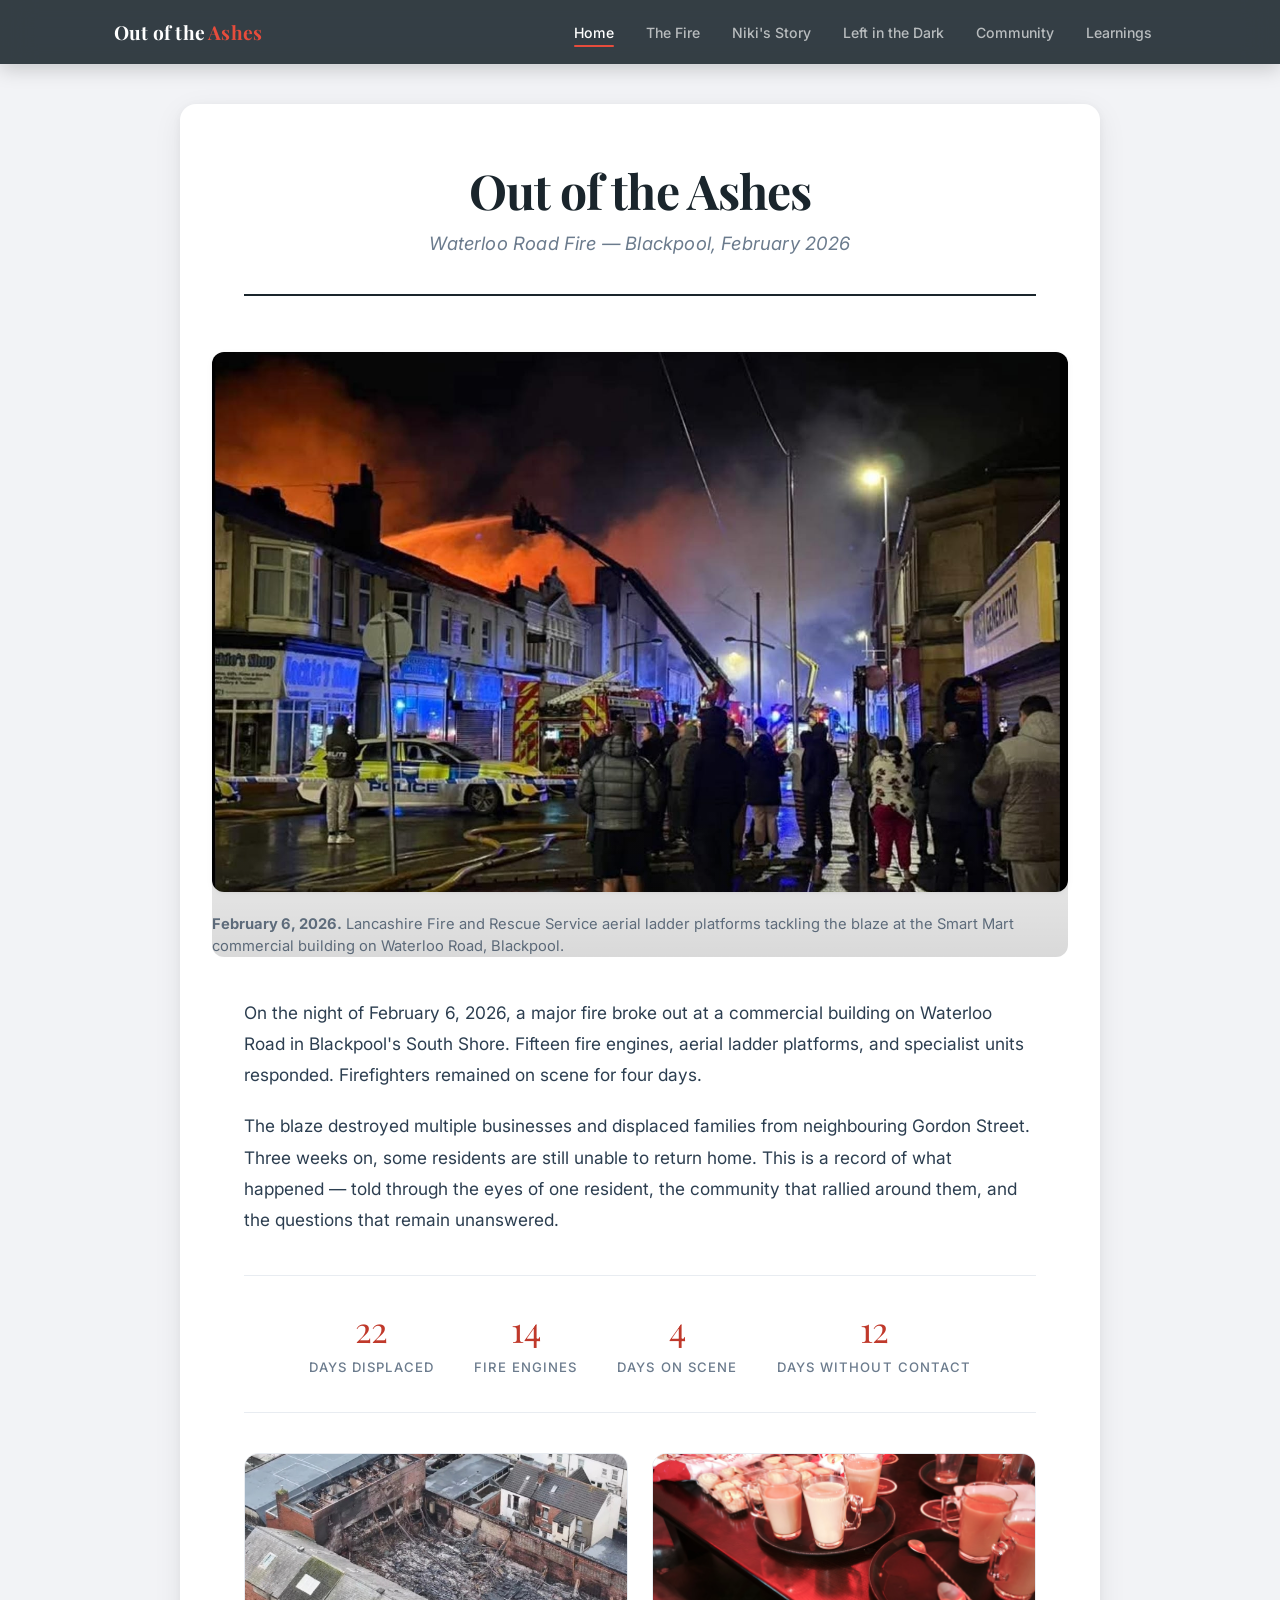
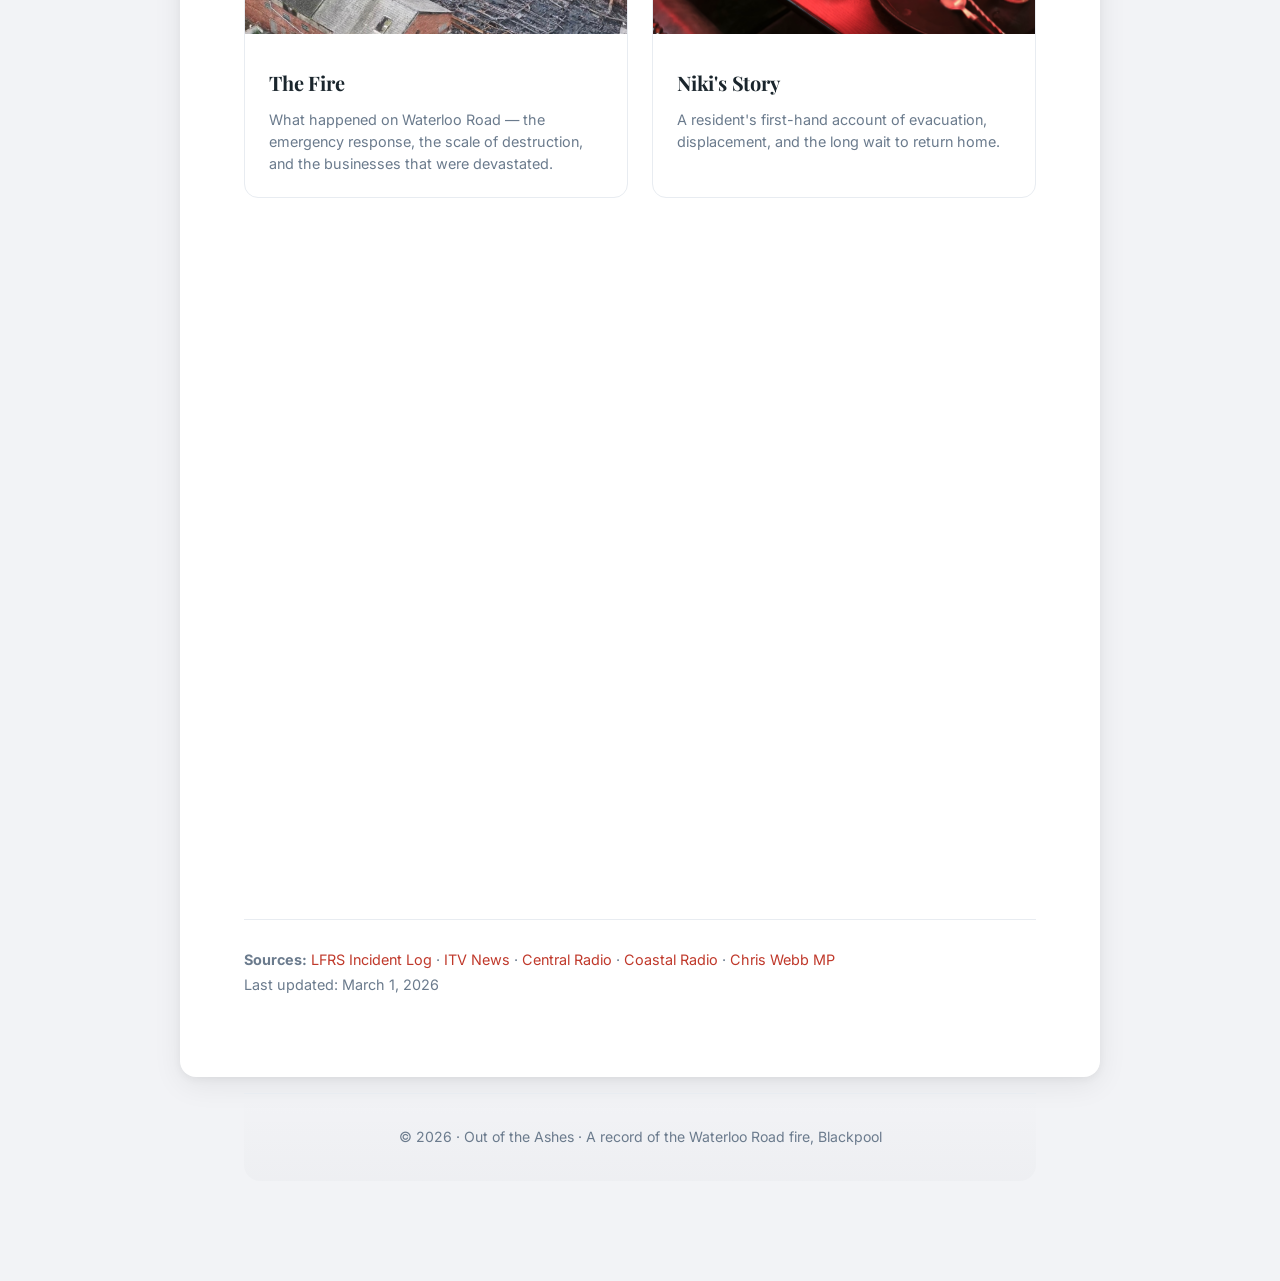
==== commit 6605f1e8: "Content update: burglary details, police reference, property not livable - Add police reference LC-2" ====
--- a/index.html
+++ b/index.html
@@ -57,7 +57,7 @@
 
         <div class="stats-strip animate-in">
             <div class="stat">
-                <span class="stat-value">21</span>
+                <span class="stat-value">23</span>
                 <span class="stat-label">Days displaced</span>
             </div>
             <div class="stat">
@@ -136,7 +136,7 @@
                 target="_blank">Coastal Radio</a> ·
             <a href="https://www.chriswebb.org/news/meeting-the-chancellor-following-the-waterloo-road-fire"
                 target="_blank">Chris Webb MP</a>
-            <br>Last updated: February 27, 2026
+            <br>Last updated: March 1, 2026
         </p>
     </div>
 
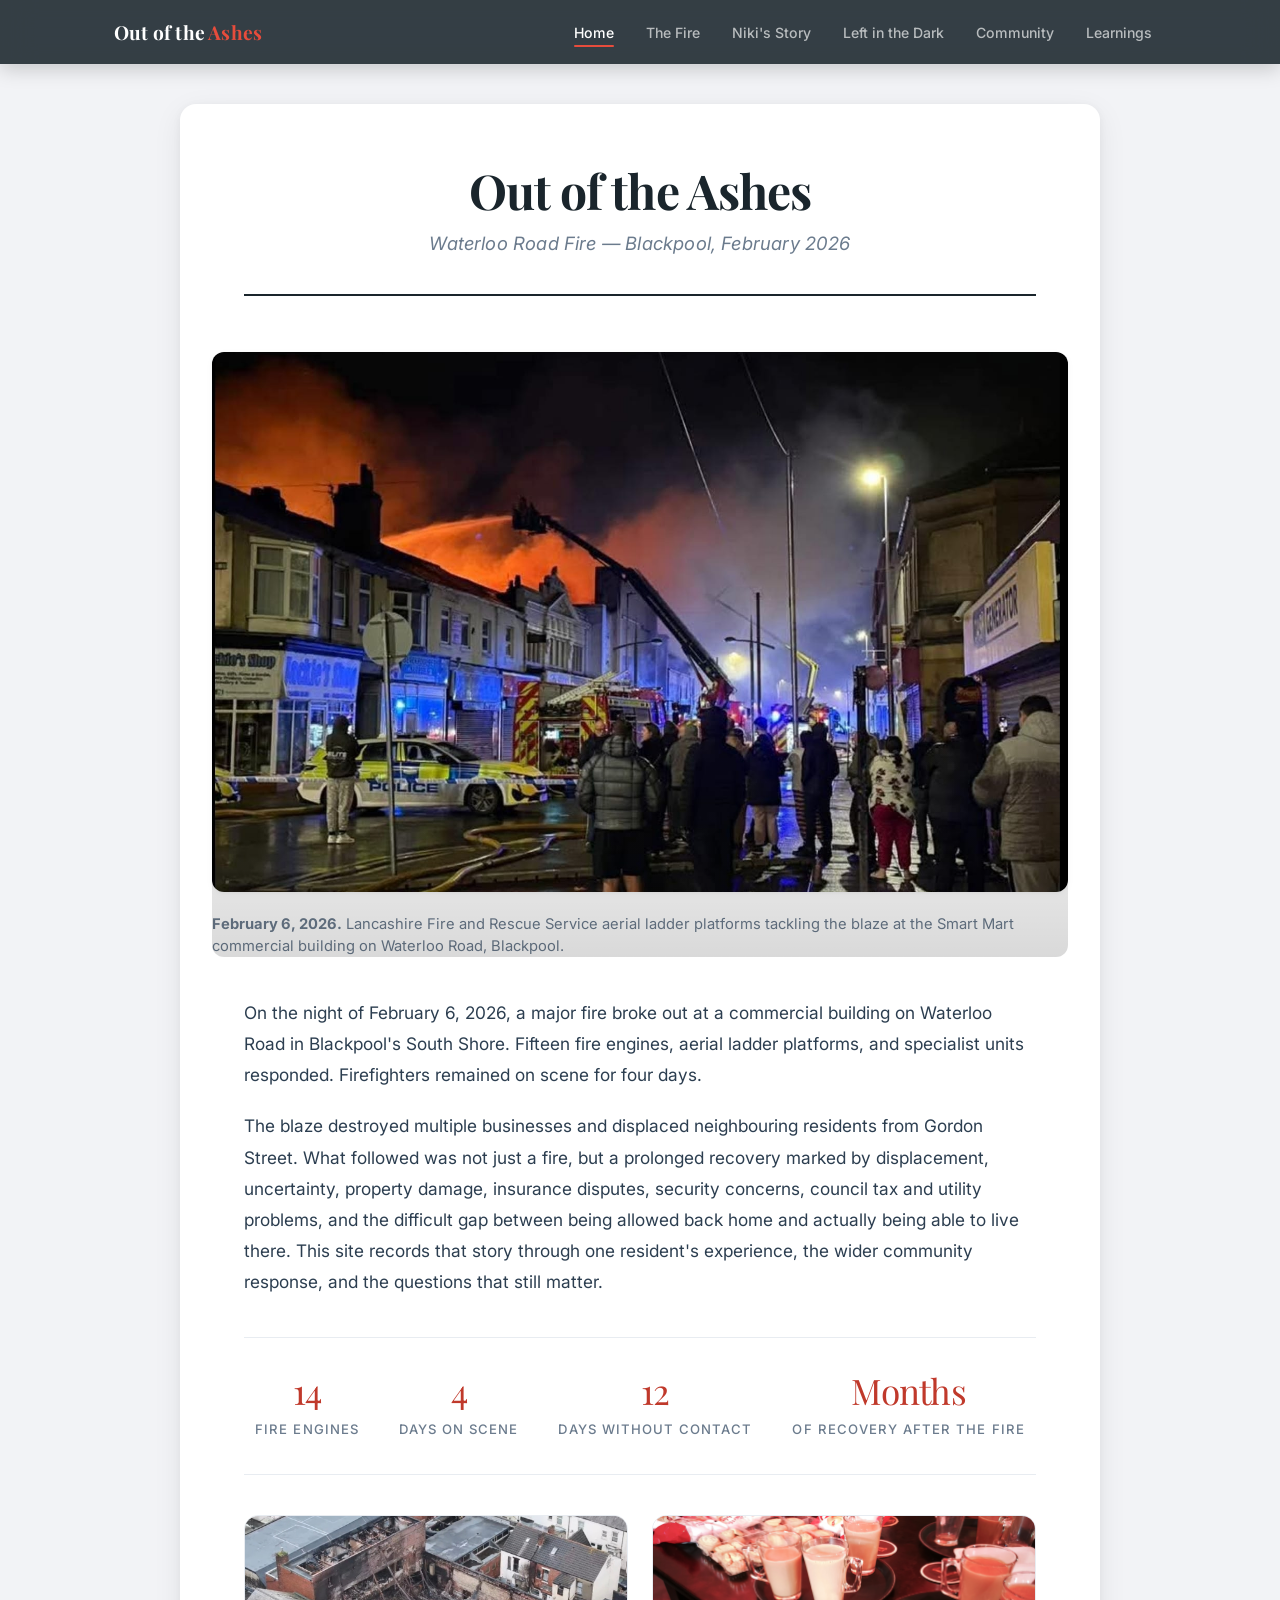
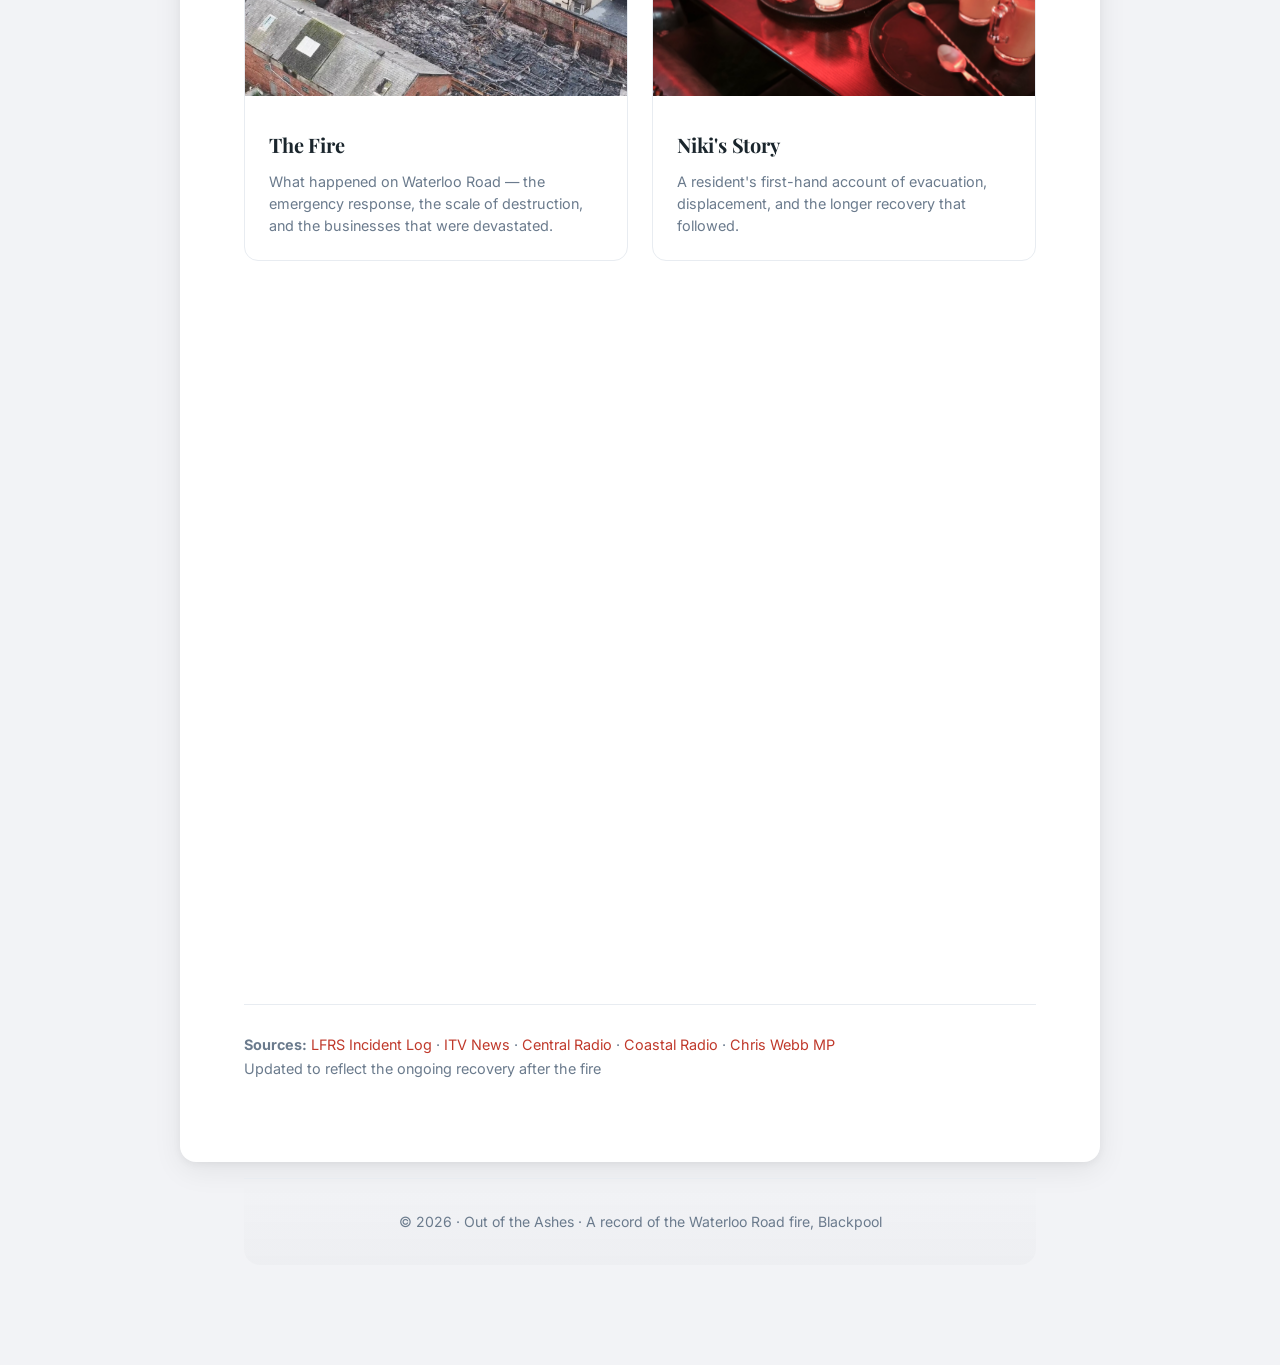
==== commit 435cec00: "Revise content to highlight recovery challenges Updated the narrative to reflect the ongoing recover" ====
--- a/index.html
+++ b/index.html
@@ -51,15 +51,13 @@
             Blackpool's South Shore. Fifteen fire engines, aerial ladder platforms, and specialist units responded.
             Firefighters remained on scene for four days.</p>
 
-        <p>The blaze destroyed multiple businesses and displaced families from neighbouring Gordon Street. Three weeks
-            on, some residents are still unable to return home. This is a record of what happened — told through the
-            eyes of one resident, the community that rallied around them, and the questions that remain unanswered.</p>
+        <p>The blaze destroyed multiple businesses and displaced neighbouring residents from Gordon Street. What
+            followed was not just a fire, but a prolonged recovery marked by displacement, uncertainty, property
+            damage, insurance disputes, security concerns, council tax and utility problems, and the difficult gap
+            between being allowed back home and actually being able to live there. This site records that story
+            through one resident's experience, the wider community response, and the questions that still matter.</p>
 
         <div class="stats-strip animate-in">
-            <div class="stat">
-                <span class="stat-value">23</span>
-                <span class="stat-label">Days displaced</span>
-            </div>
             <div class="stat">
                 <span class="stat-value">15</span>
                 <span class="stat-label">Fire engines</span>
@@ -71,6 +69,10 @@
             <div class="stat">
                 <span class="stat-value">12</span>
                 <span class="stat-label">Days without contact</span>
+            </div>
+            <div class="stat">
+                <span class="stat-value">Months</span>
+                <span class="stat-label">Of recovery after the fire</span>
             </div>
         </div>
 
@@ -90,8 +92,8 @@
                     style="object-position: center 40%;">
                 <div class="card-body">
                     <h3 class="card-title">Niki's Story</h3>
-                    <p class="card-desc">A resident's first-hand account of evacuation, displacement, and the long wait
-                        to return home.</p>
+                    <p class="card-desc">A resident's first-hand account of evacuation, displacement, and the longer
+                        recovery that followed.</p>
                 </div>
             </a>
 
@@ -101,7 +103,7 @@
                 <div class="card-body">
                     <h3 class="card-title">Left in the Dark</h3>
                     <p class="card-desc">How displaced residents were left without communication, security, or a point
-                        of contact for weeks.</p>
+                        of contact — and how those failures continued into recovery.</p>
                 </div>
             </a>
 
@@ -110,7 +112,7 @@
                 <div class="card-body">
                     <h3 class="card-title">Community</h3>
                     <p class="card-desc">The neighbours, volunteers, and fundraisers who stepped in when official
-                        support fell short.</p>
+                        support fell short — and kept helping long after the fire itself.</p>
                 </div>
             </a>
 
@@ -136,7 +138,7 @@
                 target="_blank">Coastal Radio</a> ·
             <a href="https://www.chriswebb.org/news/meeting-the-chancellor-following-the-waterloo-road-fire"
                 target="_blank">Chris Webb MP</a>
-            <br>Last updated: March 1, 2026
+            <br>Updated to reflect the ongoing recovery after the fire
         </p>
     </div>
 
@@ -150,4 +152,4 @@
     <script src="lightbox.js" defer></script>
 </body>
 
-</html>+</html>
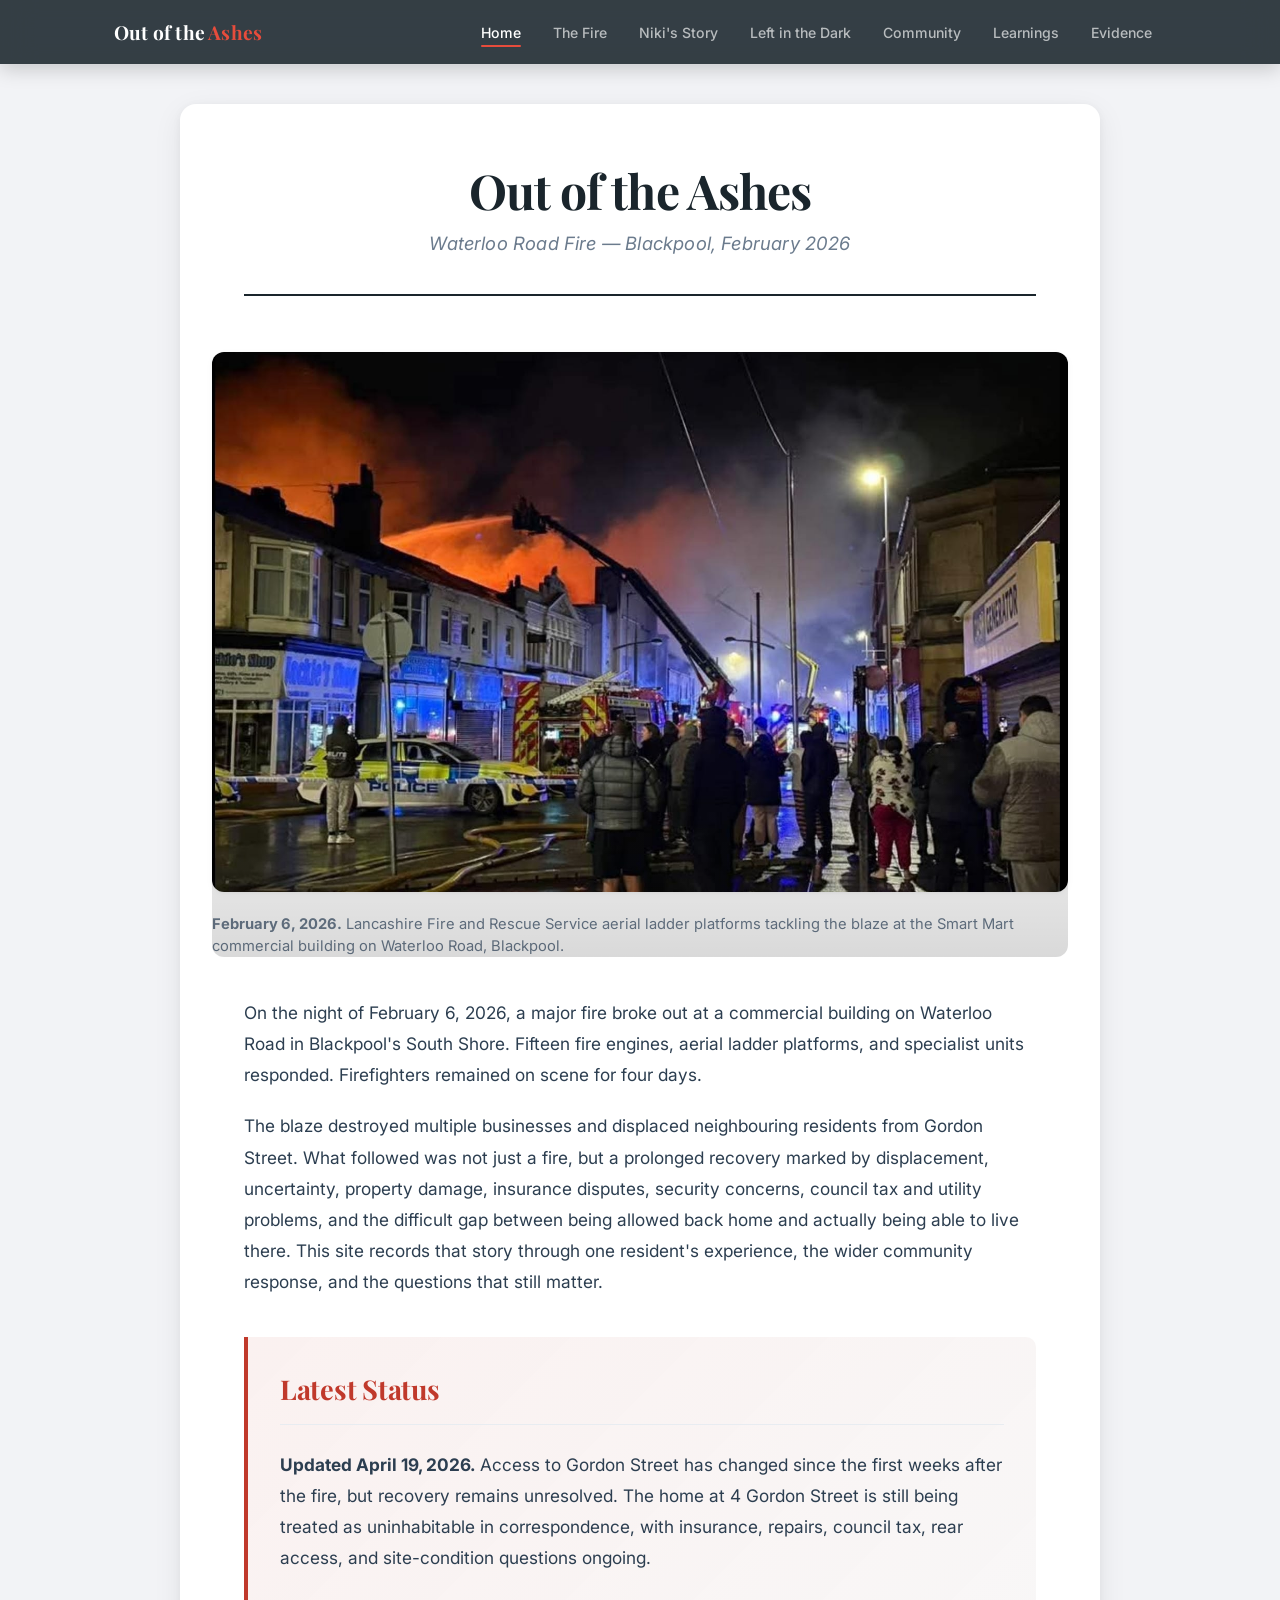
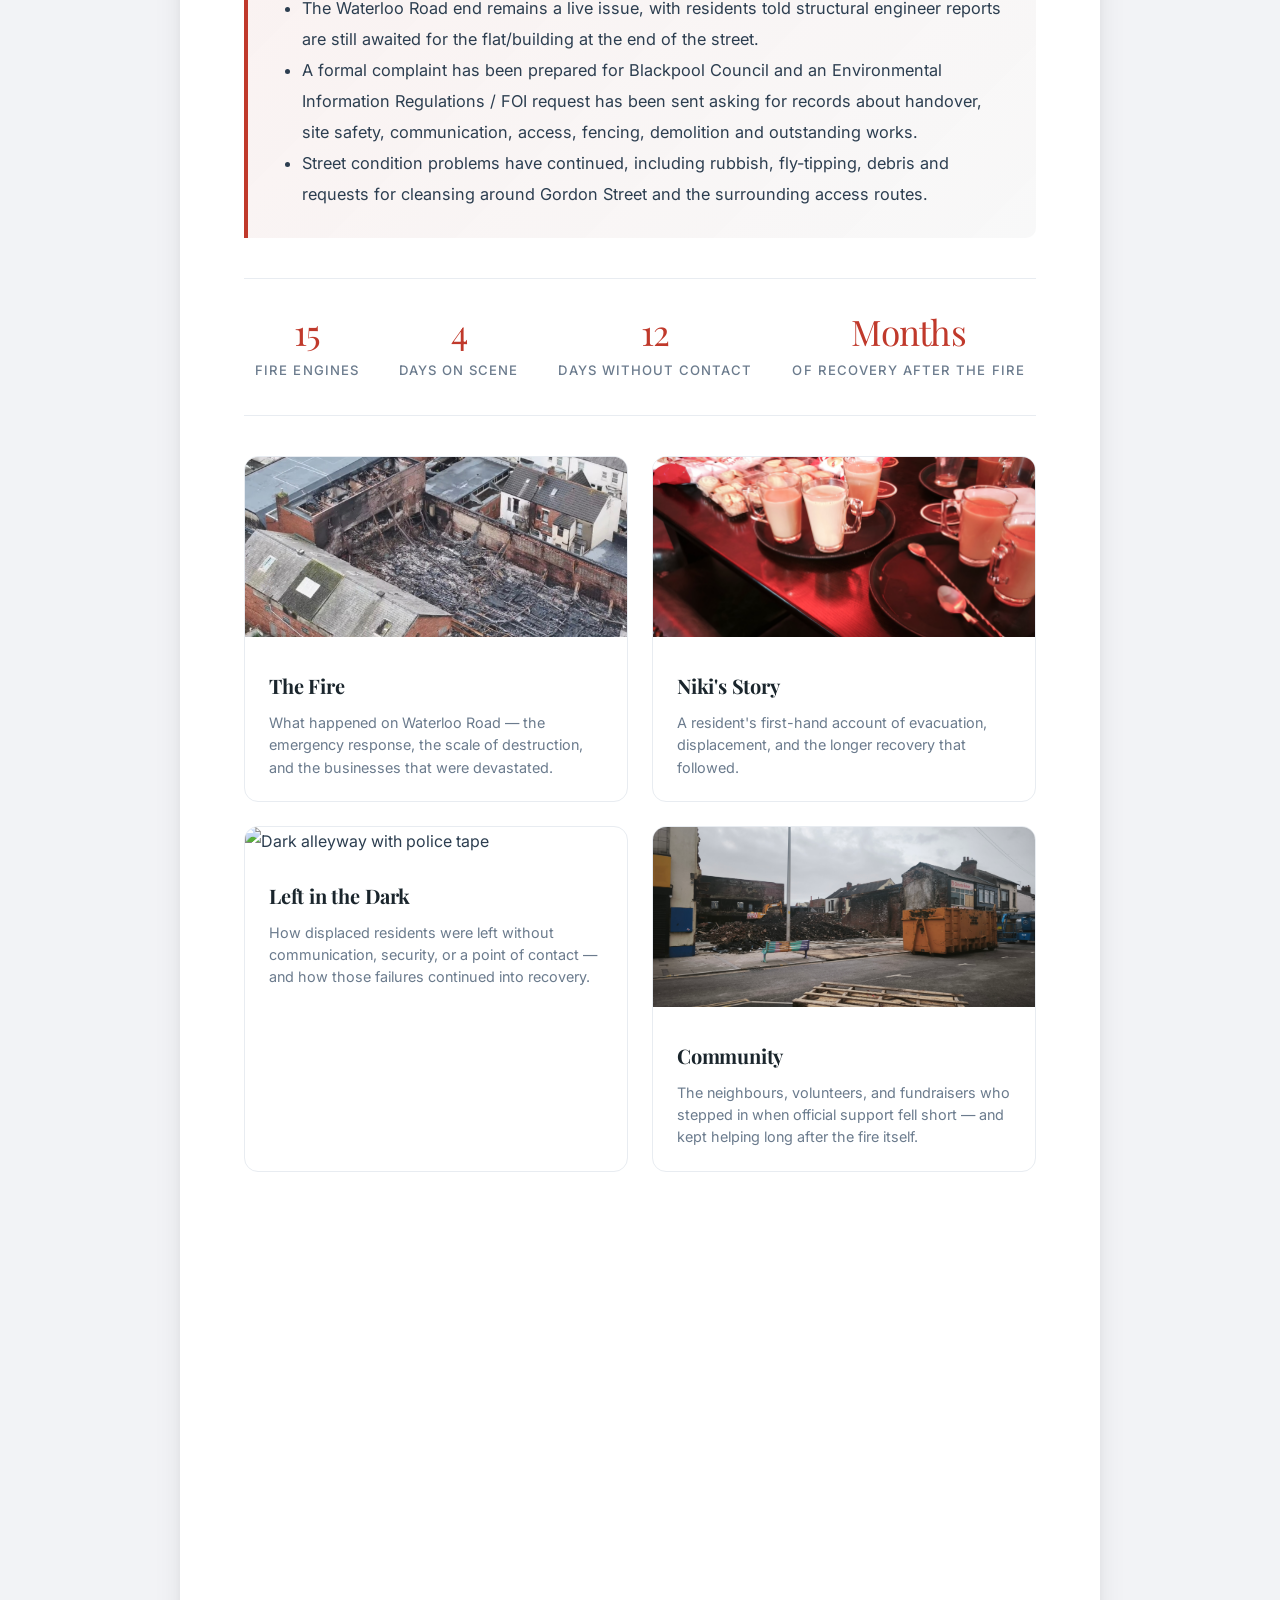
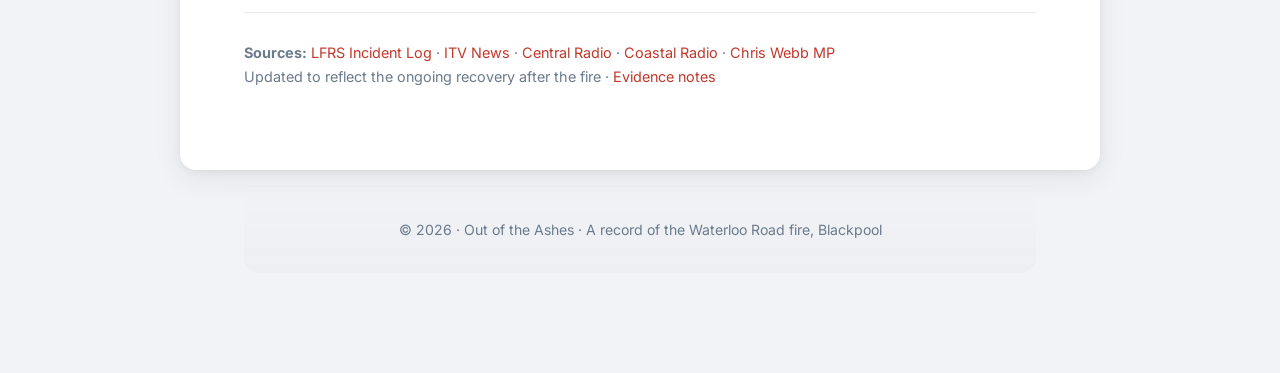
==== commit a05e6ebb: "Update recovery evidence site" ====
--- a/index.html
+++ b/index.html
@@ -30,6 +30,7 @@
                 <li><a href="left-in-the-dark.html">Left in the Dark</a></li>
                 <li><a href="community.html">Community</a></li>
                 <li><a href="learnings.html">Learnings</a></li>
+                <li><a href="evidence.html">Evidence</a></li>
             </ul>
         </div>
     </nav>
@@ -56,6 +57,23 @@
             damage, insurance disputes, security concerns, council tax and utility problems, and the difficult gap
             between being allowed back home and actually being able to live there. This site records that story
             through one resident's experience, the wider community response, and the questions that still matter.</p>
+
+        <section class="status-note animate-in" aria-labelledby="latest-status">
+            <h2 id="latest-status">Latest Status</h2>
+            <p><strong>Updated April 19, 2026.</strong> Access to Gordon Street has changed since the first weeks after
+                the fire, but recovery remains unresolved. The home at 4 Gordon Street is still being treated as
+                uninhabitable in correspondence, with insurance, repairs, council tax, rear access, and site-condition
+                questions ongoing.</p>
+            <ul>
+                <li>The Waterloo Road end remains a live issue, with residents told structural engineer reports are
+                    still awaited for the flat/building at the end of the street.</li>
+                <li>A formal complaint has been prepared for Blackpool Council and an Environmental Information
+                    Regulations / FOI request has been sent asking for records about handover, site safety,
+                    communication, access, fencing, demolition and outstanding works.</li>
+                <li>Street condition problems have continued, including rubbish, fly-tipping, debris and requests for
+                    cleansing around Gordon Street and the surrounding access routes.</li>
+            </ul>
+        </section>
 
         <div class="stats-strip animate-in">
             <div class="stat">
@@ -125,6 +143,17 @@
                         Gordon Street.</p>
                 </div>
             </a>
+
+            <a href="evidence.html" class="page-card animate-in">
+                <img src="2026-02-12-day-police-officers-at-street-cordon.jpeg"
+                    alt="Police officers at a street cordon after the Waterloo Road fire"
+                    style="object-position: center 35%;">
+                <div class="card-body">
+                    <h3 class="card-title">Evidence &amp; Sources</h3>
+                    <p class="card-desc">A public-safe map of the records behind this account — official incident
+                        details, public reporting, correspondence, resident notes, and open questions.</p>
+                </div>
+            </a>
         </div>
 
         <p class="sources"><strong>Sources:</strong>
@@ -138,7 +167,7 @@
                 target="_blank">Coastal Radio</a> ·
             <a href="https://www.chriswebb.org/news/meeting-the-chancellor-following-the-waterloo-road-fire"
                 target="_blank">Chris Webb MP</a>
-            <br>Updated to reflect the ongoing recovery after the fire
+            <br>Updated to reflect the ongoing recovery after the fire · <a href="evidence.html">Evidence notes</a>
         </p>
     </div>
 
--- a/styles.css
+++ b/styles.css
@@ -82,6 +82,10 @@
 
 .page-cards .animate-in:nth-child(5) {
     transition-delay: 0.32s;
+}
+
+.page-cards .animate-in:nth-child(6) {
+    transition-delay: 0.4s;
 }
 
 .image-grid .animate-in:nth-child(2) {
@@ -291,6 +295,64 @@
     font-variant-numeric: tabular-nums;
 }
 
+/* --- Status and Evidence Blocks --- */
+.status-note {
+    margin: 40px 0;
+    padding: 28px 32px;
+    border-left: 4px solid var(--accent);
+    background: linear-gradient(135deg, var(--accent-soft), rgba(var(--primary-rgb), 0.03));
+    border-radius: 0 10px 10px 0;
+}
+
+.status-note h2 {
+    margin-top: 0;
+}
+
+.status-note ul {
+    margin-bottom: 0;
+    padding-left: 22px;
+    font-size: 1.02em;
+    line-height: 1.9;
+}
+
+.evidence-list {
+    border-top: 1px solid var(--border);
+    margin: 24px 0 40px;
+}
+
+.evidence-list p {
+    margin: 0;
+    padding: 22px 0;
+    border-bottom: 1px solid var(--border);
+}
+
+.evidence-table {
+    width: 100%;
+    border-collapse: collapse;
+    margin: 28px 0 40px;
+    font-size: 0.96em;
+    line-height: 1.55;
+}
+
+.evidence-table th,
+.evidence-table td {
+    padding: 16px 14px;
+    border-bottom: 1px solid var(--border);
+    vertical-align: top;
+    text-align: left;
+}
+
+.evidence-table th {
+    color: var(--primary);
+    font-weight: 700;
+    background: rgba(var(--primary-rgb), 0.04);
+}
+
+.evidence-table td:first-child {
+    font-weight: 600;
+    color: var(--primary);
+}
+
 /* --- Images --- */
 figure {
     margin: 32px 0;
@@ -668,7 +730,7 @@
     margin-left: auto;
 }
 
-/* --- Page Cards: 5-card grid fix --- */
+/* --- Page Cards: odd-card grid fix --- */
 .page-cards .page-card:last-child:nth-child(odd) {
     grid-column: 1 / -1;
 }
@@ -752,6 +814,31 @@
 }
 
 /* --- Responsive --- */
+@media (max-width: 900px) {
+    .site-nav .nav-links {
+        display: none;
+        position: absolute;
+        top: var(--nav-height);
+        left: 0;
+        right: 0;
+        background: rgba(var(--primary-rgb), 0.95);
+        backdrop-filter: blur(16px);
+        -webkit-backdrop-filter: blur(16px);
+        flex-direction: column;
+        padding: 12px 24px 20px;
+        gap: 2px;
+        box-shadow: 0 8px 32px rgba(0, 0, 0, 0.25);
+    }
+
+    .site-nav .nav-links.open {
+        display: flex;
+    }
+
+    .nav-toggle {
+        display: block;
+    }
+}
+
 @media (max-width: 768px) {
     .container {
         padding: 28px 24px;
@@ -854,6 +941,33 @@
         font-size: 1.05em;
     }
 
+    .status-note {
+        padding: 22px 20px;
+    }
+
+    .evidence-table,
+    .evidence-table thead,
+    .evidence-table tbody,
+    .evidence-table th,
+    .evidence-table td,
+    .evidence-table tr {
+        display: block;
+    }
+
+    .evidence-table thead {
+        display: none;
+    }
+
+    .evidence-table tr {
+        border-bottom: 1px solid var(--border);
+        padding: 14px 0;
+    }
+
+    .evidence-table td {
+        border-bottom: none;
+        padding: 8px 0;
+    }
+
     .lightbox-overlay {
         padding: 20px;
     }
@@ -872,4 +986,4 @@
         gap: 16px;
         padding: 24px 0;
     }
-}+}
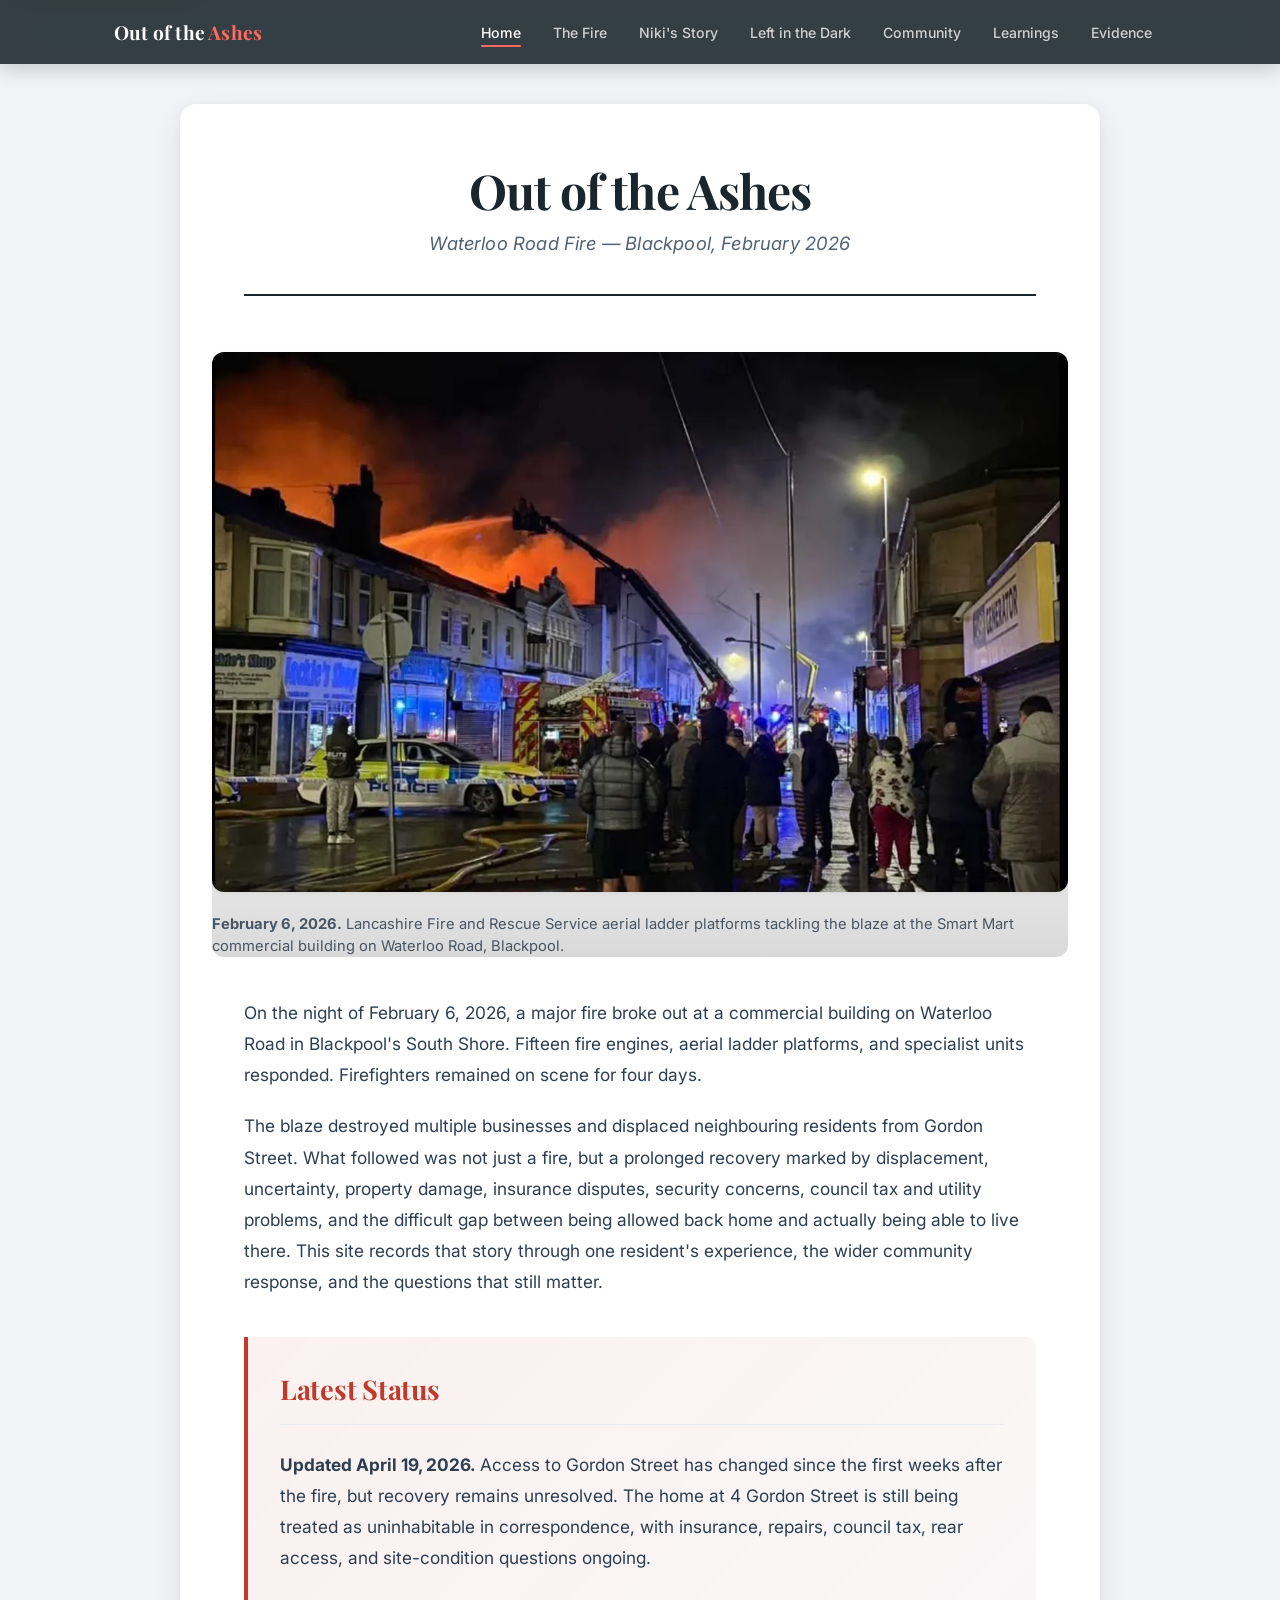
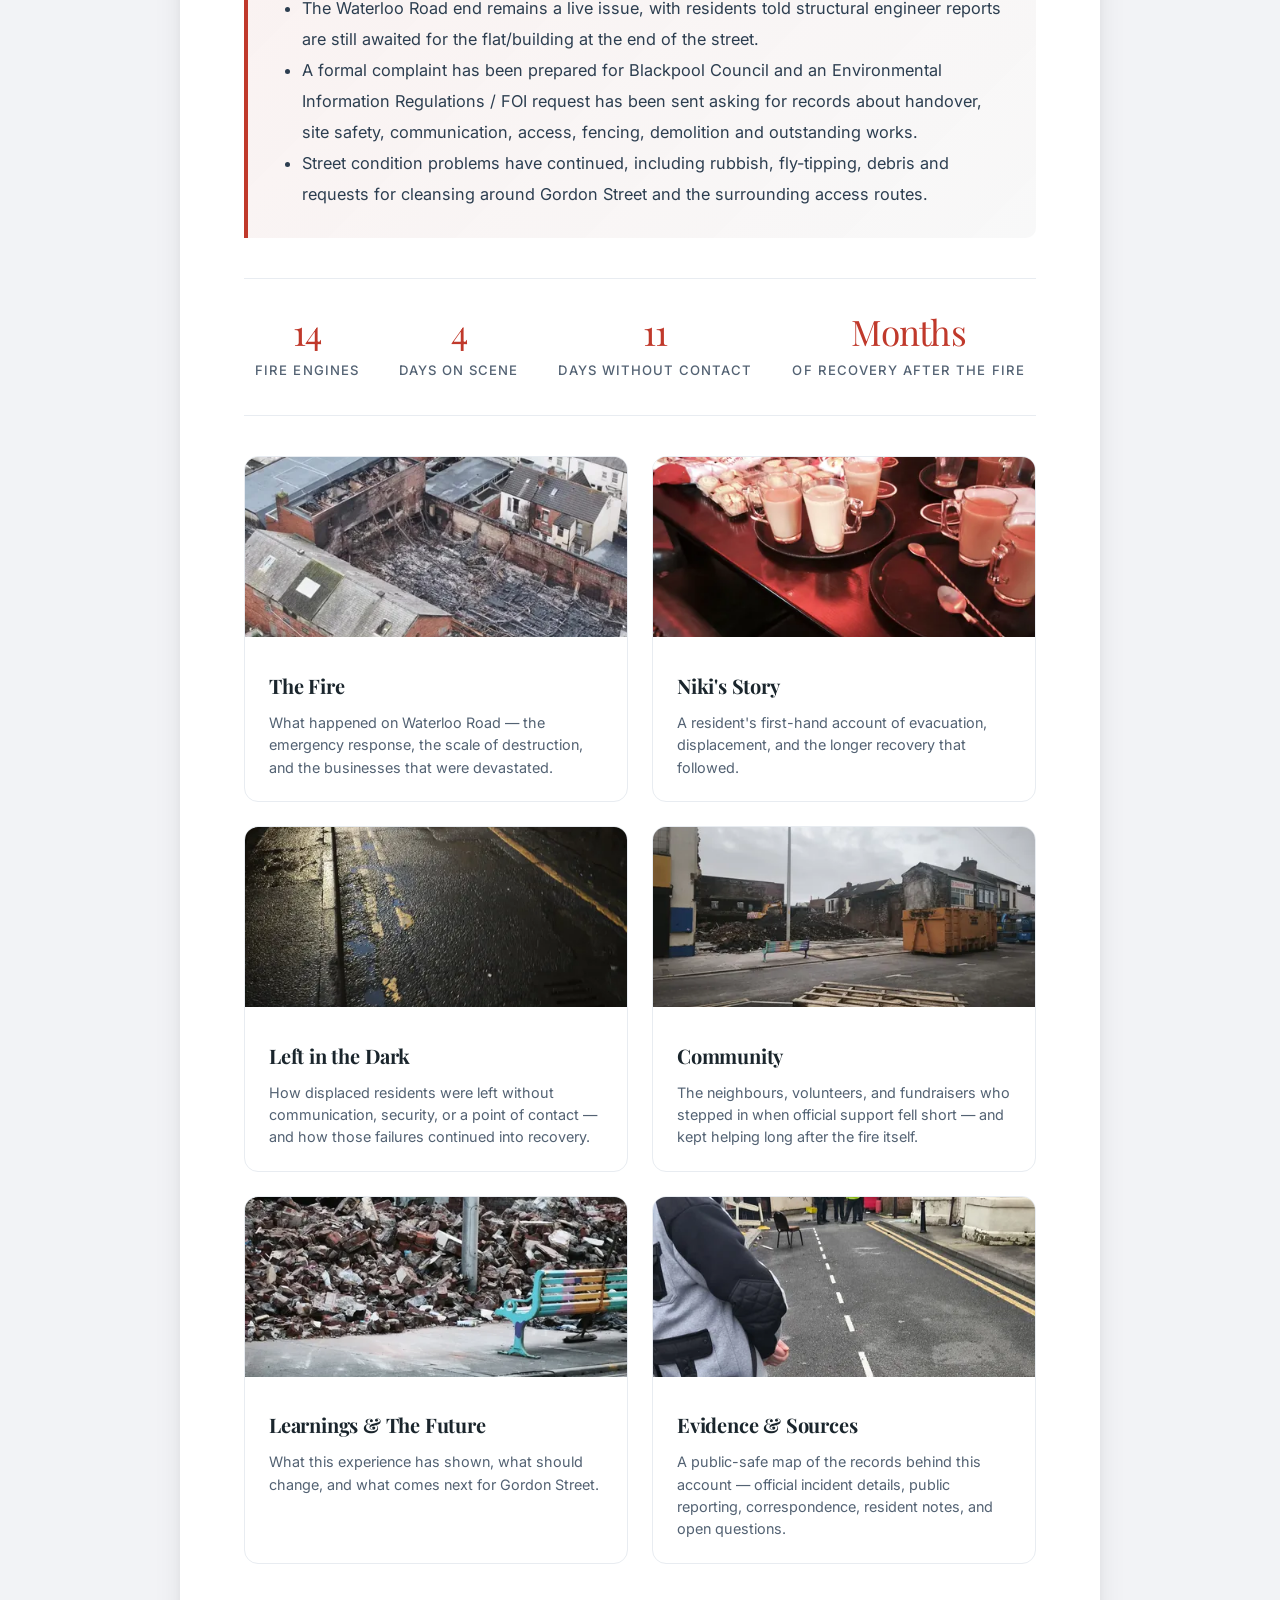
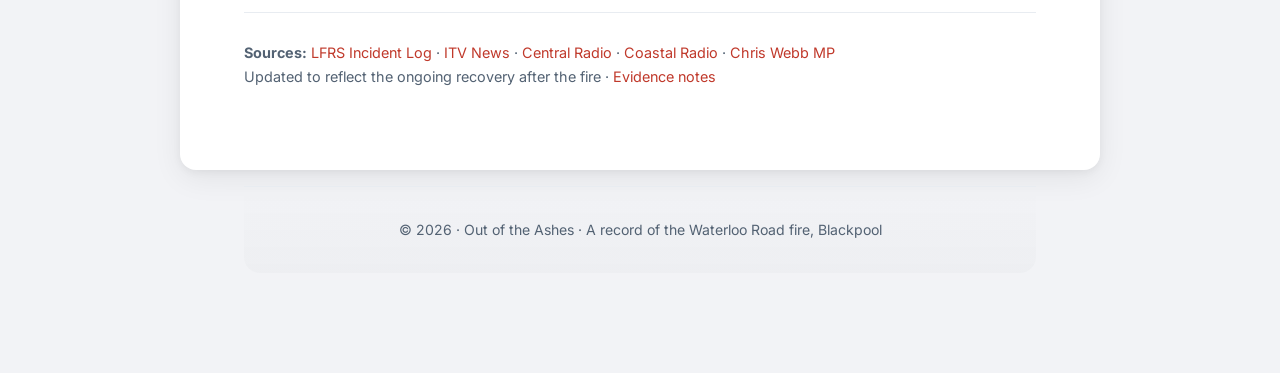
==== commit 24f23cc2: "Improve site performance and accessibility" ====
--- a/index.html
+++ b/index.html
@@ -12,18 +12,33 @@
     <meta property="og:description"
         content="A resident's account of the Waterloo Road fire in Blackpool, February 2026. Community response, displacement, and the long road to recovery.">
     <meta property="og:type" content="website">
+    <link rel="canonical" href="https://daave2.github.io/fire/">
+    <meta property="og:url" content="https://daave2.github.io/fire/">
+    <meta property="og:site_name" content="Out of the Ashes">
+    <meta property="og:image" content="https://daave2.github.io/fire/2026-02-06-friday-fire-engines-waterloo-road.jpg">
+    <meta property="og:image:alt" content="Waterloo Road fire evidence site image">
+    <meta name="twitter:card" content="summary_large_image">
+    <meta name="twitter:title" content="Out of the Ashes — Waterloo Road Fire, Blackpool">
+    <meta name="twitter:description" content="A resident&#x27;s account of the Waterloo Road fire in Blackpool, February 2026. Community response, displacement, and the long road to recovery.">
+    <meta name="twitter:image" content="https://daave2.github.io/fire/2026-02-06-friday-fire-engines-waterloo-road.jpg">
+    <link rel="preconnect" href="https://fonts.googleapis.com">
+    <link rel="preconnect" href="https://fonts.gstatic.com" crossorigin>
+    <link rel="preload" href="https://fonts.googleapis.com/css2?family=Inter:wght@400;500;600;700&amp;family=Playfair+Display:ital,wght@0,700;1,400;1,700&amp;display=swap" as="style">
+    <link rel="stylesheet" href="https://fonts.googleapis.com/css2?family=Inter:wght@400;500;600;700&amp;family=Playfair+Display:ital,wght@0,700;1,400;1,700&amp;display=swap" media="print" onload="this.media='all'">
+    <noscript><link rel="stylesheet" href="https://fonts.googleapis.com/css2?family=Inter:wght@400;500;600;700&amp;family=Playfair+Display:ital,wght@0,700;1,400;1,700&amp;display=swap"></noscript>
     <link rel="icon" type="image/svg+xml" href="favicon.svg">
     <link rel="stylesheet" href="styles.css">
 </head>
 
 <body>
+    <a class="skip-link" href="#main">Skip to main content</a>
 
     <nav class="site-nav">
         <div class="nav-inner">
             <a href="index.html" class="nav-brand">Out of the <span>Ashes</span></a>
-            <button class="nav-toggle" onclick="document.querySelector('.nav-links').classList.toggle('open')"
-                aria-label="Toggle navigation">☰</button>
-            <ul class="nav-links">
+            <button class="nav-toggle" type="button" aria-label="Toggle navigation"
+                aria-controls="primary-nav" aria-expanded="false">☰</button>
+            <ul class="nav-links" id="primary-nav">
                 <li><a href="index.html" class="active">Home</a></li>
                 <li><a href="the-fire.html">The Fire</a></li>
                 <li><a href="nikis-story.html">Niki's Story</a></li>
@@ -35,15 +50,23 @@
         </div>
     </nav>
 
-    <div class="container">
+    <main id="main" class="container">
         <header>
             <h1>Out of the Ashes</h1>
             <div class="subtitle">Waterloo Road Fire — Blackpool, February 2026</div>
         </header>
 
         <figure class="full-width-figure animate-in">
-            <img src="2026-02-06-friday-fire-engines-waterloo-road.jpg"
-                alt="Fire engines and police cordons at the Waterloo Road fire">
+            <img src="assets/img/2026-02-06-friday-fire-engines-waterloo-road-1200.webp"
+            srcset="assets/img/2026-02-06-friday-fire-engines-waterloo-road-480.webp 480w, assets/img/2026-02-06-friday-fire-engines-waterloo-road-640.webp 640w, assets/img/2026-02-06-friday-fire-engines-waterloo-road-800.webp 800w, assets/img/2026-02-06-friday-fire-engines-waterloo-road-1200.webp 1200w, assets/img/2026-02-06-friday-fire-engines-waterloo-road-1600.webp 1600w"
+            sizes="(max-width: 768px) calc(100vw - 32px), 856px"
+            width="1648"
+            height="1220"
+            alt="Fire engines and police cordons at the Waterloo Road fire"
+            loading="eager"
+            fetchpriority="high"
+            decoding="async"
+            data-fullsrc="2026-02-06-friday-fire-engines-waterloo-road.jpg">
             <figcaption><strong>February 6, 2026.</strong> Lancashire Fire and Rescue Service aerial ladder platforms
                 tackling the blaze at the Smart Mart commercial building on Waterloo Road, Blackpool.</figcaption>
         </figure>
@@ -96,8 +119,15 @@
 
         <div class="page-cards">
             <a href="the-fire.html" class="page-card animate-in">
-                <img src="Screenshot_2026-02-12-19-02-02-217_com.miui.gallery-edit.jpg"
-                    alt="Aerial view of the gutted building">
+                <img src="assets/img/screenshot-2026-02-12-19-02-02-217-com-miui-gallery-edit-1200.webp"
+            srcset="assets/img/screenshot-2026-02-12-19-02-02-217-com-miui-gallery-edit-480.webp 480w, assets/img/screenshot-2026-02-12-19-02-02-217-com-miui-gallery-edit-640.webp 640w, assets/img/screenshot-2026-02-12-19-02-02-217-com-miui-gallery-edit-800.webp 800w, assets/img/screenshot-2026-02-12-19-02-02-217-com-miui-gallery-edit-1200.webp 1200w"
+            sizes="(max-width: 768px) calc(100vw - 48px), 384px"
+            width="1220"
+            height="703"
+            alt="Aerial view of the gutted building"
+            loading="lazy"
+            decoding="async"
+            data-fullsrc="Screenshot_2026-02-12-19-02-02-217_com.miui.gallery-edit.jpg">
                 <div class="card-body">
                     <h3 class="card-title">The Fire</h3>
                     <p class="card-desc">What happened on Waterloo Road — the emergency response, the scale of
@@ -106,8 +136,16 @@
             </a>
 
             <a href="nikis-story.html" class="page-card animate-in">
-                <img src="2026-02-07-saturday-evacuation-pub-teacups.jpg" alt="Tea cups at the emergency shelter"
-                    style="object-position: center 40%;">
+                <img src="assets/img/2026-02-07-saturday-evacuation-pub-teacups-1200.webp"
+            srcset="assets/img/2026-02-07-saturday-evacuation-pub-teacups-480.webp 480w, assets/img/2026-02-07-saturday-evacuation-pub-teacups-640.webp 640w, assets/img/2026-02-07-saturday-evacuation-pub-teacups-800.webp 800w, assets/img/2026-02-07-saturday-evacuation-pub-teacups-1200.webp 1200w, assets/img/2026-02-07-saturday-evacuation-pub-teacups-1600.webp 1600w"
+            sizes="(max-width: 768px) calc(100vw - 48px), 384px"
+            width="3072"
+            height="4096"
+            alt="Tea cups at the emergency shelter"
+            loading="lazy"
+            decoding="async"
+            data-fullsrc="2026-02-07-saturday-evacuation-pub-teacups.jpg"
+            style="object-position: center 40%;">
                 <div class="card-body">
                     <h3 class="card-title">Niki's Story</h3>
                     <p class="card-desc">A resident's first-hand account of evacuation, displacement, and the longer
@@ -116,8 +154,16 @@
             </a>
 
             <a href="left-in-the-dark.html" class="page-card animate-in">
-                <img src="2026-02-11-wednesday-cordoned-alleyway-night.jpg" alt="Dark alleyway with police tape"
-                    style="object-position: center 70%;">
+                <img src="assets/img/2026-02-11-wednesday-cordoned-alleyway-night-1200.webp"
+            srcset="assets/img/2026-02-11-wednesday-cordoned-alleyway-night-480.webp 480w, assets/img/2026-02-11-wednesday-cordoned-alleyway-night-640.webp 640w, assets/img/2026-02-11-wednesday-cordoned-alleyway-night-800.webp 800w, assets/img/2026-02-11-wednesday-cordoned-alleyway-night-1200.webp 1200w, assets/img/2026-02-11-wednesday-cordoned-alleyway-night-1600.webp 1600w"
+            sizes="(max-width: 768px) calc(100vw - 48px), 384px"
+            width="3072"
+            height="4096"
+            alt="Dark alleyway with police tape"
+            loading="lazy"
+            decoding="async"
+            data-fullsrc="2026-02-11-wednesday-cordoned-alleyway-night.jpg"
+            style="object-position: center 70%;">
                 <div class="card-body">
                     <h3 class="card-title">Left in the Dark</h3>
                     <p class="card-desc">How displaced residents were left without communication, security, or a point
@@ -126,7 +172,15 @@
             </a>
 
             <a href="community.html" class="page-card animate-in">
-                <img src="2026-02-23-day-street-view-cleared-demolition-site.jpg.jpg" alt="Cleared demolition site">
+                <img src="assets/img/2026-02-23-day-street-view-cleared-demolition-site-1200.webp"
+            srcset="assets/img/2026-02-23-day-street-view-cleared-demolition-site-480.webp 480w, assets/img/2026-02-23-day-street-view-cleared-demolition-site-640.webp 640w, assets/img/2026-02-23-day-street-view-cleared-demolition-site-800.webp 800w, assets/img/2026-02-23-day-street-view-cleared-demolition-site-1200.webp 1200w, assets/img/2026-02-23-day-street-view-cleared-demolition-site-1600.webp 1600w"
+            sizes="(max-width: 768px) calc(100vw - 48px), 384px"
+            width="4096"
+            height="3072"
+            alt="Cleared demolition site"
+            loading="lazy"
+            decoding="async"
+            data-fullsrc="2026-02-23-day-street-view-cleared-demolition-site.jpg.jpg">
                 <div class="card-body">
                     <h3 class="card-title">Community</h3>
                     <p class="card-desc">The neighbours, volunteers, and fundraisers who stepped in when official
@@ -135,8 +189,16 @@
             </a>
 
             <a href="learnings.html" class="page-card animate-in">
-                <img src="2026-02-18-day-brick-rubble-pile-colourful-bench.jpg"
-                    alt="Brick rubble next to a colourful bench" style="object-position: center 60%;">
+                <img src="assets/img/2026-02-18-day-brick-rubble-pile-colourful-bench-1200.webp"
+            srcset="assets/img/2026-02-18-day-brick-rubble-pile-colourful-bench-480.webp 480w, assets/img/2026-02-18-day-brick-rubble-pile-colourful-bench-640.webp 640w, assets/img/2026-02-18-day-brick-rubble-pile-colourful-bench-800.webp 800w, assets/img/2026-02-18-day-brick-rubble-pile-colourful-bench-1200.webp 1200w, assets/img/2026-02-18-day-brick-rubble-pile-colourful-bench-1600.webp 1600w"
+            sizes="(max-width: 768px) calc(100vw - 48px), 384px"
+            width="3060"
+            height="4080"
+            alt="Brick rubble next to a colourful bench"
+            loading="lazy"
+            decoding="async"
+            data-fullsrc="2026-02-18-day-brick-rubble-pile-colourful-bench.jpg"
+            style="object-position: center 60%;">
                 <div class="card-body">
                     <h3 class="card-title">Learnings &amp; The Future</h3>
                     <p class="card-desc">What this experience has shown, what should change, and what comes next for
@@ -145,9 +207,16 @@
             </a>
 
             <a href="evidence.html" class="page-card animate-in">
-                <img src="2026-02-12-day-police-officers-at-street-cordon.jpeg"
-                    alt="Police officers at a street cordon after the Waterloo Road fire"
-                    style="object-position: center 35%;">
+                <img src="assets/img/2026-02-12-day-police-officers-at-street-cordon-1200.webp"
+            srcset="assets/img/2026-02-12-day-police-officers-at-street-cordon-480.webp 480w, assets/img/2026-02-12-day-police-officers-at-street-cordon-640.webp 640w, assets/img/2026-02-12-day-police-officers-at-street-cordon-800.webp 800w, assets/img/2026-02-12-day-police-officers-at-street-cordon-1200.webp 1200w, assets/img/2026-02-12-day-police-officers-at-street-cordon-1600.webp 1600w"
+            sizes="(max-width: 768px) calc(100vw - 48px), 384px"
+            width="2160"
+            height="3840"
+            alt="Police officers at a street cordon after the Waterloo Road fire"
+            loading="lazy"
+            decoding="async"
+            data-fullsrc="2026-02-12-day-police-officers-at-street-cordon.jpeg"
+            style="object-position: center 35%;">
                 <div class="card-body">
                     <h3 class="card-title">Evidence &amp; Sources</h3>
                     <p class="card-desc">A public-safe map of the records behind this account — official incident
@@ -158,20 +227,20 @@
 
         <p class="sources"><strong>Sources:</strong>
             <a href="https://www.lancsfirerescue.org.uk/latest-incidents/commercial-building-fire-in-blackpool-13"
-                target="_blank">LFRS Incident Log</a> ·
+                target="_blank" rel="noopener noreferrer">LFRS Incident Log</a> ·
             <a href="https://www.itv.com/news/granada/2026-02-07/business-owners-absolutely-devastated-after-fire-destroys-play-area"
-                target="_blank">ITV News</a> ·
+                target="_blank" rel="noopener noreferrer">ITV News</a> ·
             <a href="https://www.central.radio/news/central-radio-news/blackpool-blaze-destroys-soft-play-centre-and-damages-neighbouring-shops/"
-                target="_blank">Central Radio</a> ·
+                target="_blank" rel="noopener noreferrer">Central Radio</a> ·
             <a href="https://www.coastalradiodab.co.uk/news/news/local-news/police-make-statement-on-waterloo-road-fire/"
-                target="_blank">Coastal Radio</a> ·
+                target="_blank" rel="noopener noreferrer">Coastal Radio</a> ·
             <a href="https://www.chriswebb.org/news/meeting-the-chancellor-following-the-waterloo-road-fire"
-                target="_blank">Chris Webb MP</a>
+                target="_blank" rel="noopener noreferrer">Chris Webb MP</a>
             <br>Updated to reflect the ongoing recovery after the fire · <a href="evidence.html">Evidence notes</a>
         </p>
-    </div>
-
-    <div class="container" style="margin-top: -24px; padding-top: 0; box-shadow: none; background: transparent;">
+    </main>
+
+    <div class="container footer-container">
         <div class="site-footer" style="margin-top: 0;">
             © 2026 · Out of the Ashes · A record of the Waterloo Road fire, Blackpool
         </div>
--- a/styles.css
+++ b/styles.css
@@ -3,18 +3,16 @@
    Professional Edition
    =========================== */
 
-@import url('https://fonts.googleapis.com/css2?family=Inter:wght@400;500;600;700&family=Playfair+Display:ital,wght@0,700;1,400;1,700&display=swap');
-
 :root {
     --primary: #1a252c;
     --primary-rgb: 26, 37, 44;
     --accent: #c0392b;
-    --accent-light: #e74c3c;
+    --accent-light: #ff6b5e;
     --accent-soft: rgba(192, 57, 43, 0.07);
     --accent-glow: rgba(192, 57, 43, 0.15);
     --bg: #f2f3f6;
     --text: #2c3e50;
-    --light-text: #6b7b8d;
+    --light-text: #536273;
     --card-bg: #ffffff;
     --border: #e8ecf1;
     --nav-height: 64px;
@@ -36,7 +34,47 @@
     box-sizing: border-box;
 }
 
-/* --- Page Load Animation --- */
+html {
+    color-scheme: light;
+    scroll-behavior: smooth;
+}
+
+html,
+body {
+    overflow-x: hidden;
+}
+
+a,
+button {
+    touch-action: manipulation;
+}
+
+a:focus-visible,
+button:focus-visible,
+figure img[role="button"]:focus-visible {
+    outline: 3px solid var(--accent-light);
+    outline-offset: 4px;
+}
+
+.skip-link {
+    position: fixed;
+    top: 12px;
+    left: 16px;
+    z-index: 10001;
+    padding: 10px 14px;
+    background: #fff;
+    color: var(--primary);
+    border-radius: 8px;
+    box-shadow: var(--shadow-md);
+    transform: translateY(-160%);
+    transition: transform var(--transition-fast);
+}
+
+.skip-link:focus-visible {
+    transform: translateY(0);
+}
+
+/* --- Page Base --- */
 body {
     font-family: 'Inter', -apple-system, BlinkMacSystemFont, sans-serif;
     line-height: 1.8;
@@ -47,12 +85,6 @@
     padding-top: var(--nav-height);
     -webkit-font-smoothing: antialiased;
     -moz-osx-font-smoothing: grayscale;
-    opacity: 0;
-    transition: opacity 0.5s ease;
-}
-
-body.page-loaded {
-    opacity: 1;
 }
 
 /* --- Scroll Animations --- */
@@ -124,9 +156,12 @@
         transition: none;
     }
 
-    body {
-        opacity: 1;
-        transition: none;
+    html {
+        scroll-behavior: auto;
+    }
+
+    .timeline.visible .dot {
+        animation: none;
     }
 }
 
@@ -185,13 +220,13 @@
 }
 
 .site-nav .nav-links a {
-    color: rgba(255, 255, 255, 0.65);
+    color: rgba(255, 255, 255, 0.76);
     text-decoration: none;
     font-size: 0.88em;
     font-weight: 500;
     padding: 8px 14px;
     border-radius: 8px;
-    transition: all var(--transition-fast);
+    transition: color var(--transition-fast), background var(--transition-fast);
     position: relative;
 }
 
@@ -231,6 +266,10 @@
     transform: scale(1.1);
 }
 
+.nav-toggle[aria-expanded="true"] {
+    color: var(--accent-light);
+}
+
 /* --- Container --- */
 .container {
     max-width: 920px;
@@ -256,6 +295,7 @@
     margin: 0 0 12px 0;
     line-height: 1.1;
     letter-spacing: -0.02em;
+    text-wrap: balance;
 }
 
 .subtitle {
@@ -275,6 +315,7 @@
     margin-top: 56px;
     margin-bottom: 24px;
     letter-spacing: -0.01em;
+    text-wrap: balance;
 }
 
 h2:first-of-type {
@@ -361,6 +402,7 @@
 
 figure img {
     width: 100%;
+    height: auto;
     border-radius: 10px;
     box-shadow: var(--shadow-sm);
     transition: transform var(--transition-default), box-shadow var(--transition-default);
@@ -369,6 +411,10 @@
 figure img:hover {
     transform: scale(1.008);
     box-shadow: var(--shadow-md);
+}
+
+figure img[role="button"] {
+    cursor: zoom-in;
 }
 
 figcaption {
@@ -633,6 +679,7 @@
     margin: 0 0 8px 0;
     letter-spacing: -0.01em;
     transition: color var(--transition-fast);
+    text-wrap: balance;
 }
 
 .page-card:hover .card-title {
@@ -687,6 +734,17 @@
 
 .site-footer a:hover {
     text-decoration: underline;
+}
+
+.footer-container {
+    margin-top: -24px;
+    padding-top: 0;
+    box-shadow: none;
+    background: transparent;
+}
+
+.footer-container .site-footer {
+    margin-top: 0;
 }
 
 /* --- Continue Reading --- */
@@ -753,6 +811,7 @@
     visibility: hidden;
     transition: opacity 0.3s ease, visibility 0.3s ease;
     cursor: zoom-out;
+    overscroll-behavior: contain;
 }
 
 .lightbox-overlay.active {
@@ -806,11 +865,6 @@
 ::selection {
     background: var(--accent-glow);
     color: var(--primary);
-}
-
-/* --- Smooth Scrolling --- */
-html {
-    scroll-behavior: smooth;
 }
 
 /* --- Responsive --- */
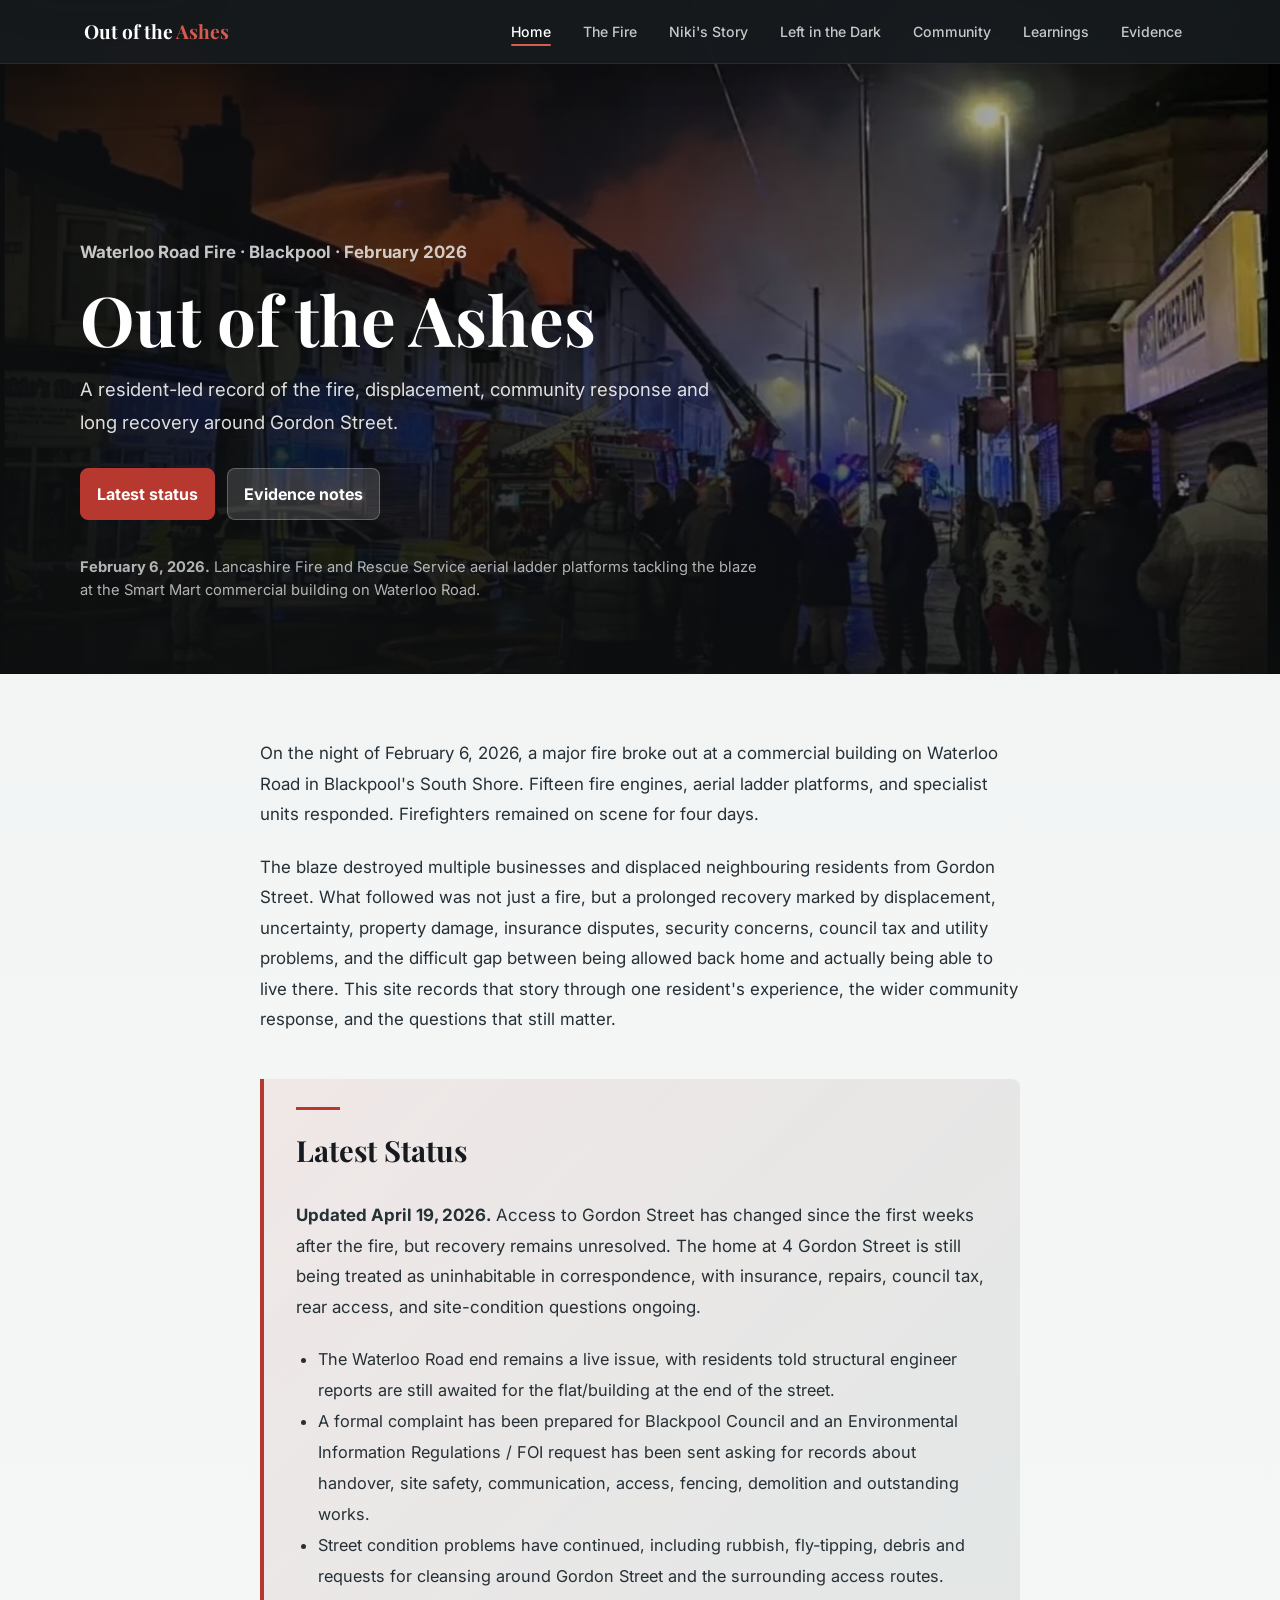
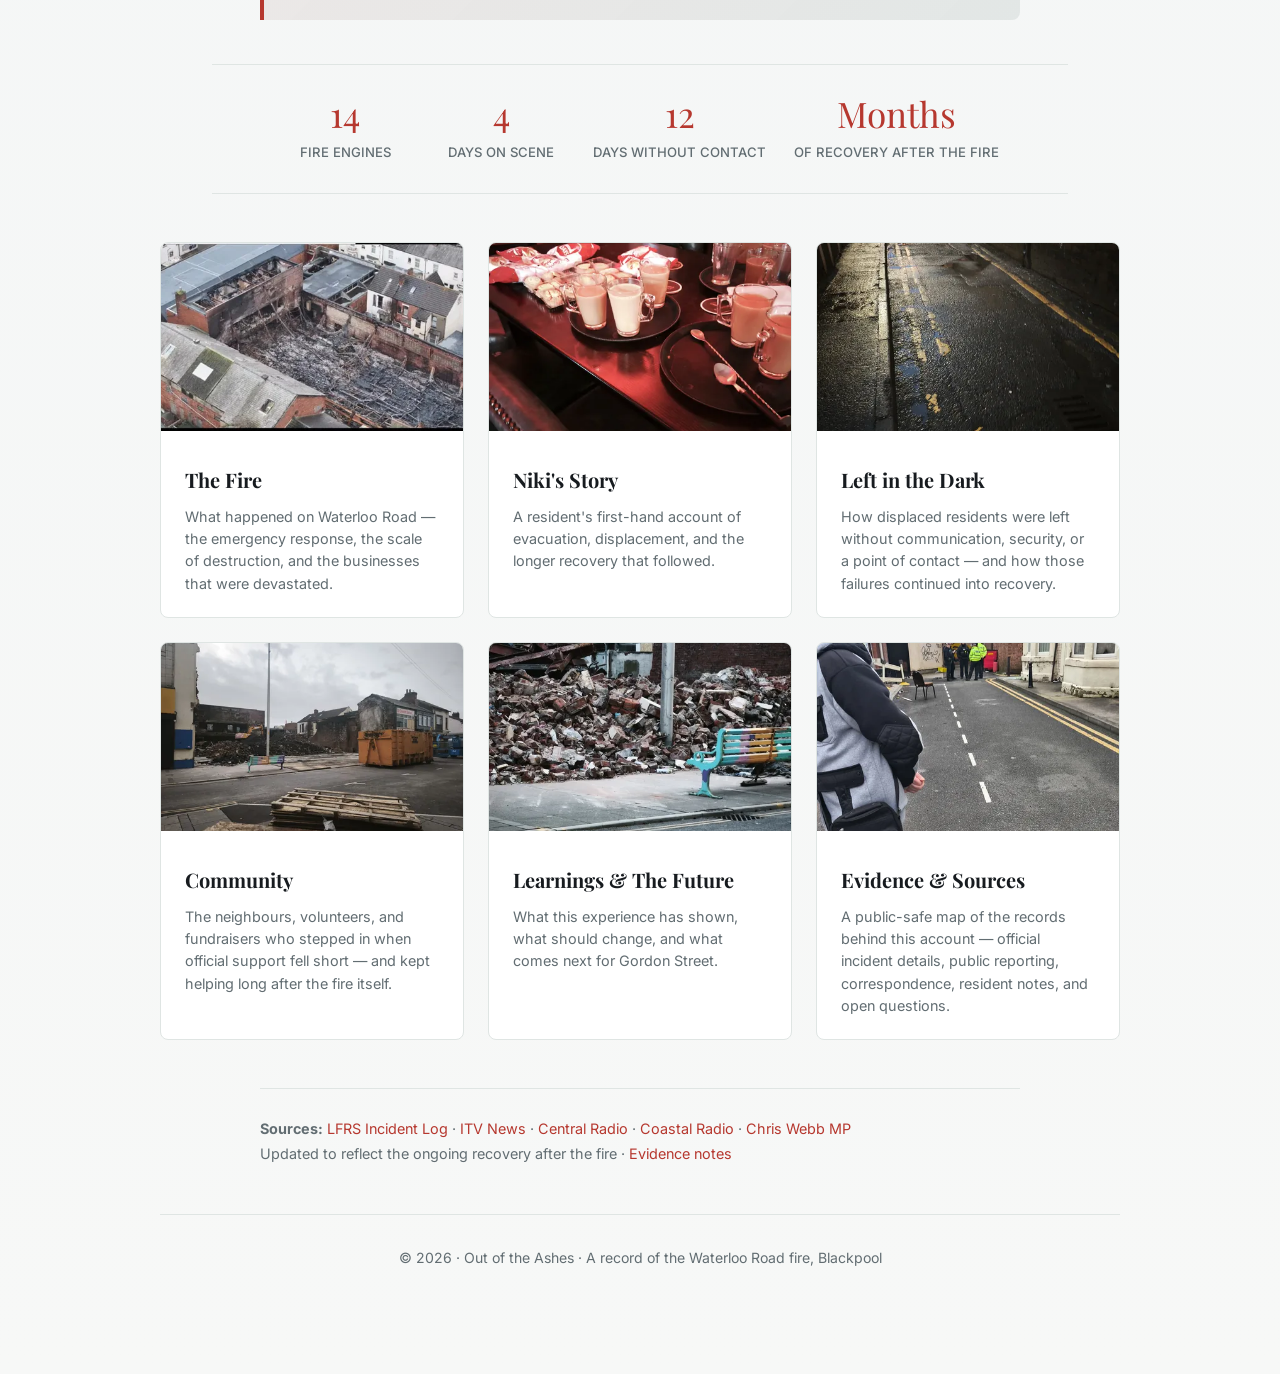
==== commit 1d00fac3: "Refresh site visual design" ====
--- a/index.html
+++ b/index.html
@@ -50,26 +50,35 @@
         </div>
     </nav>
 
-    <main id="main" class="container">
-        <header>
-            <h1>Out of the Ashes</h1>
-            <div class="subtitle">Waterloo Road Fire — Blackpool, February 2026</div>
-        </header>
-
-        <figure class="full-width-figure animate-in">
+    <main id="main">
+        <section class="home-hero animate-in" aria-labelledby="home-title">
             <img src="assets/img/2026-02-06-friday-fire-engines-waterloo-road-1200.webp"
             srcset="assets/img/2026-02-06-friday-fire-engines-waterloo-road-480.webp 480w, assets/img/2026-02-06-friday-fire-engines-waterloo-road-640.webp 640w, assets/img/2026-02-06-friday-fire-engines-waterloo-road-800.webp 800w, assets/img/2026-02-06-friday-fire-engines-waterloo-road-1200.webp 1200w, assets/img/2026-02-06-friday-fire-engines-waterloo-road-1600.webp 1600w"
-            sizes="(max-width: 768px) calc(100vw - 32px), 856px"
+            sizes="100vw"
             width="1648"
             height="1220"
+            class="home-hero-image"
             alt="Fire engines and police cordons at the Waterloo Road fire"
             loading="eager"
             fetchpriority="high"
             decoding="async"
             data-fullsrc="2026-02-06-friday-fire-engines-waterloo-road.jpg">
-            <figcaption><strong>February 6, 2026.</strong> Lancashire Fire and Rescue Service aerial ladder platforms
-                tackling the blaze at the Smart Mart commercial building on Waterloo Road, Blackpool.</figcaption>
-        </figure>
+            <div class="home-hero-copy">
+                <p class="home-kicker">Waterloo Road Fire · Blackpool · February 2026</p>
+                <h1 id="home-title">Out of the Ashes</h1>
+                <p>A resident-led record of the fire, displacement, community response and long recovery around Gordon
+                    Street.</p>
+                <div class="home-actions" role="group" aria-label="Featured sections">
+                    <a href="#latest-status">Latest status</a>
+                    <a href="evidence.html">Evidence notes</a>
+                </div>
+                <p class="home-hero-caption"><strong>February 6, 2026.</strong> Lancashire Fire and Rescue Service
+                    aerial ladder platforms tackling the blaze at the Smart Mart commercial building on Waterloo Road.
+                </p>
+            </div>
+        </section>
+
+        <div class="container home-content">
 
         <p>On the night of February 6, 2026, a major fire broke out at a commercial building on Waterloo Road in
             Blackpool's South Shore. Fifteen fire engines, aerial ladder platforms, and specialist units responded.
@@ -238,6 +247,7 @@
                 target="_blank" rel="noopener noreferrer">Chris Webb MP</a>
             <br>Updated to reflect the ongoing recovery after the fire · <a href="evidence.html">Evidence notes</a>
         </p>
+        </div>
     </main>
 
     <div class="container footer-container">
--- a/styles.css
+++ b/styles.css
@@ -1,26 +1,29 @@
 /* ===========================
    Out of the Ashes — Shared Styles
-   Professional Edition
+   Documentary Edition
    =========================== */
 
 :root {
-    --primary: #1a252c;
-    --primary-rgb: 26, 37, 44;
-    --accent: #c0392b;
-    --accent-light: #ff6b5e;
-    --accent-soft: rgba(192, 57, 43, 0.07);
-    --accent-glow: rgba(192, 57, 43, 0.15);
-    --bg: #f2f3f6;
-    --text: #2c3e50;
-    --light-text: #536273;
+    --primary: #171b1f;
+    --primary-rgb: 23, 27, 31;
+    --accent: #b6382f;
+    --accent-light: #d75b50;
+    --accent-soft: rgba(182, 56, 47, 0.08);
+    --accent-glow: rgba(182, 56, 47, 0.2);
+    --secondary: #4c665e;
+    --secondary-soft: rgba(76, 102, 94, 0.11);
+    --bg: #f4f6f6;
+    --text: #253036;
+    --light-text: #626d72;
     --card-bg: #ffffff;
-    --border: #e8ecf1;
+    --border: #dfe5e3;
     --nav-height: 64px;
+    --radius: 8px;
 
     /* Shadows */
-    --shadow-sm: 0 1px 3px rgba(0, 0, 0, 0.04), 0 2px 8px rgba(0, 0, 0, 0.03);
-    --shadow-md: 0 2px 8px rgba(0, 0, 0, 0.05), 0 8px 30px rgba(0, 0, 0, 0.07);
-    --shadow-lg: 0 4px 16px rgba(0, 0, 0, 0.08), 0 16px 48px rgba(0, 0, 0, 0.1);
+    --shadow-sm: 0 1px 2px rgba(23, 27, 31, 0.06), 0 8px 24px rgba(23, 27, 31, 0.06);
+    --shadow-md: 0 2px 8px rgba(23, 27, 31, 0.08), 0 18px 48px rgba(23, 27, 31, 0.1);
+    --shadow-lg: 0 6px 18px rgba(23, 27, 31, 0.12), 0 24px 64px rgba(23, 27, 31, 0.14);
 
     /* Transitions */
     --ease-out: cubic-bezier(0.25, 0.46, 0.45, 0.94);
@@ -79,7 +82,8 @@
     font-family: 'Inter', -apple-system, BlinkMacSystemFont, sans-serif;
     line-height: 1.8;
     color: var(--text);
-    background-color: var(--bg);
+    background:
+        linear-gradient(180deg, #eef1f1 0%, var(--bg) 34%, #f7f8f7 100%);
     margin: 0;
     padding: 0;
     padding-top: var(--nav-height);
@@ -172,19 +176,20 @@
     left: 0;
     right: 0;
     height: var(--nav-height);
-    background: rgba(var(--primary-rgb), 0.88);
-    backdrop-filter: blur(16px) saturate(1.6);
-    -webkit-backdrop-filter: blur(16px) saturate(1.6);
+    background: rgba(var(--primary-rgb), 0.9);
+    backdrop-filter: blur(18px) saturate(1.4);
+    -webkit-backdrop-filter: blur(18px) saturate(1.4);
     display: flex;
     align-items: center;
     justify-content: center;
     z-index: 1000;
-    box-shadow: 0 1px 0 rgba(255, 255, 255, 0.05), 0 4px 20px rgba(0, 0, 0, 0.2);
+    border-bottom: 1px solid rgba(255, 255, 255, 0.08);
+    box-shadow: 0 10px 34px rgba(0, 0, 0, 0.18);
     transition: background var(--transition-fast);
 }
 
 .site-nav .nav-inner {
-    max-width: 1100px;
+    max-width: 1160px;
     width: 100%;
     display: flex;
     align-items: center;
@@ -199,7 +204,7 @@
     text-decoration: none;
     font-weight: 700;
     white-space: nowrap;
-    letter-spacing: 0.01em;
+    letter-spacing: 0;
     transition: opacity var(--transition-fast);
 }
 
@@ -225,7 +230,7 @@
     font-size: 0.88em;
     font-weight: 500;
     padding: 8px 14px;
-    border-radius: 8px;
+    border-radius: var(--radius);
     transition: color var(--transition-fast), background var(--transition-fast);
     position: relative;
 }
@@ -272,49 +277,167 @@
 
 /* --- Container --- */
 .container {
-    max-width: 920px;
-    margin: 40px auto;
-    background: var(--card-bg);
-    padding: 60px 64px;
-    box-shadow: var(--shadow-md);
-    border-radius: 16px;
+    max-width: 1040px;
+    margin: 72px auto;
+    padding: 0 40px;
+}
+
+.home-content {
+    margin-top: 64px;
+}
+
+/* --- Home Hero --- */
+.home-hero {
+    min-height: 620px;
+    height: calc(82svh - var(--nav-height));
+    max-height: 760px;
+    position: relative;
+    display: flex;
+    align-items: flex-end;
+    overflow: hidden;
+    margin-top: calc(var(--nav-height) * -1);
+    padding-top: var(--nav-height);
+    background: var(--primary);
+}
+
+.home-hero::after {
+    content: '';
+    position: absolute;
+    inset: 0;
+    background:
+        linear-gradient(90deg, rgba(12, 14, 15, 0.9) 0%, rgba(12, 14, 15, 0.68) 42%, rgba(12, 14, 15, 0.18) 100%),
+        linear-gradient(0deg, rgba(12, 14, 15, 0.8) 0%, rgba(12, 14, 15, 0) 52%);
+    pointer-events: none;
+}
+
+.home-hero-image {
+    position: absolute;
+    inset: 0;
+    width: 100%;
+    height: 100%;
+    object-fit: cover;
+    object-position: center 52%;
+}
+
+.home-hero-copy {
+    position: relative;
+    z-index: 1;
+    width: min(1120px, calc(100% - 48px));
+    margin: 0 auto;
+    padding: 0 0 72px;
+    color: #fff;
+}
+
+.home-kicker {
+    color: rgba(255, 255, 255, 0.76);
+    font-weight: 700;
+    margin: 0 0 14px;
+    max-width: 680px;
+}
+
+.home-hero h1 {
+    color: #fff;
+    max-width: 660px;
+    font-size: 4.3em;
+    text-shadow: 0 8px 30px rgba(0, 0, 0, 0.35);
+}
+
+.home-hero-copy > p:not(.home-kicker):not(.home-hero-caption) {
+    color: rgba(255, 255, 255, 0.86);
+    max-width: 640px;
+    font-size: 1.16em;
+    margin: 16px 0 0;
+}
+
+.home-actions {
+    display: flex;
+    flex-wrap: wrap;
+    gap: 12px;
+    margin-top: 28px;
+}
+
+.home-actions a {
+    color: #fff;
+    text-decoration: none;
+    font-weight: 700;
+    padding: 11px 16px;
+    border-radius: var(--radius);
+    background: rgba(255, 255, 255, 0.14);
+    border: 1px solid rgba(255, 255, 255, 0.24);
+    transition: transform var(--transition-fast), background var(--transition-fast), border-color var(--transition-fast);
+}
+
+.home-actions a:first-child {
+    background: var(--accent);
+    border-color: var(--accent);
+}
+
+.home-actions a:hover {
+    transform: translateY(-2px);
+    background: rgba(255, 255, 255, 0.22);
+    border-color: rgba(255, 255, 255, 0.42);
+}
+
+.home-actions a:first-child:hover {
+    background: var(--accent-light);
+    border-color: var(--accent-light);
+}
+
+.home-hero-caption {
+    color: rgba(255, 255, 255, 0.68);
+    max-width: 680px;
+    font-size: 0.92em;
+    line-height: 1.55;
+    margin: 36px 0 0;
 }
 
 /* --- Typography --- */
 header {
-    text-align: center;
-    margin-bottom: 56px;
-    padding-bottom: 36px;
-    border-bottom: 2px solid var(--primary);
+    text-align: left;
+    margin: 0 auto 48px;
+    padding-bottom: 28px;
+    border-bottom: 1px solid var(--border);
+    max-width: 760px;
+    position: relative;
+}
+
+header::after {
+    content: '';
+    position: absolute;
+    left: 0;
+    bottom: -1px;
+    width: 72px;
+    height: 3px;
+    background: var(--accent);
 }
 
 h1 {
     font-family: 'Playfair Display', Georgia, serif;
-    font-size: 3em;
+    font-size: 3.35em;
     color: var(--primary);
     margin: 0 0 12px 0;
     line-height: 1.1;
-    letter-spacing: -0.02em;
+    letter-spacing: 0;
     text-wrap: balance;
 }
 
 .subtitle {
-    font-size: 1.15em;
-    font-style: italic;
+    font-size: 1.12em;
     color: var(--light-text);
     line-height: 1.6;
-    letter-spacing: 0.01em;
+    letter-spacing: 0;
+    max-width: 620px;
 }
 
 h2 {
     font-family: 'Playfair Display', Georgia, serif;
-    font-size: 1.7em;
-    color: var(--accent);
-    border-bottom: 1px solid var(--border);
-    padding-bottom: 10px;
-    margin-top: 56px;
+    font-size: 1.82em;
+    color: var(--primary);
+    border-bottom: none;
+    padding-bottom: 0;
+    margin-top: 64px;
     margin-bottom: 24px;
-    letter-spacing: -0.01em;
+    letter-spacing: 0;
     text-wrap: balance;
 }
 
@@ -322,9 +445,34 @@
     margin-top: 0;
 }
 
+h2::before {
+    content: '';
+    display: block;
+    width: 44px;
+    height: 3px;
+    background: var(--accent);
+    margin-bottom: 14px;
+}
+
+.container > h2,
+.container > h3,
+.container > p,
+.container > ul:not(.timeline),
+.container > ol,
+.container > blockquote,
+.container > .status-note,
+.container > .evidence-list,
+.container > .evidence-table,
+.container > .sources {
+    max-width: 760px;
+    margin-left: auto;
+    margin-right: auto;
+}
+
 p {
-    font-size: 1.08em;
-    margin-bottom: 20px;
+    font-size: 1.06em;
+    margin-top: 0;
+    margin-bottom: 22px;
 }
 
 .highlight {
@@ -338,11 +486,12 @@
 
 /* --- Status and Evidence Blocks --- */
 .status-note {
-    margin: 40px 0;
+    margin-top: 44px;
+    margin-bottom: 44px;
     padding: 28px 32px;
     border-left: 4px solid var(--accent);
-    background: linear-gradient(135deg, var(--accent-soft), rgba(var(--primary-rgb), 0.03));
-    border-radius: 0 10px 10px 0;
+    background: linear-gradient(135deg, var(--accent-soft), var(--secondary-soft));
+    border-radius: 0 var(--radius) var(--radius) 0;
 }
 
 .status-note h2 {
@@ -386,7 +535,7 @@
 .evidence-table th {
     color: var(--primary);
     font-weight: 700;
-    background: rgba(var(--primary-rgb), 0.04);
+    background: rgba(var(--primary-rgb), 0.05);
 }
 
 .evidence-table td:first-child {
@@ -396,21 +545,23 @@
 
 /* --- Images --- */
 figure {
-    margin: 32px 0;
+    margin: 42px auto;
     text-align: left;
+    max-width: 856px;
 }
 
 figure img {
     width: 100%;
     height: auto;
-    border-radius: 10px;
+    border-radius: var(--radius);
     box-shadow: var(--shadow-sm);
-    transition: transform var(--transition-default), box-shadow var(--transition-default);
+    transition: transform var(--transition-default), box-shadow var(--transition-default), filter var(--transition-default);
 }
 
 figure img:hover {
-    transform: scale(1.008);
+    transform: translateY(-2px) scale(1.004);
     box-shadow: var(--shadow-md);
+    filter: saturate(1.03);
 }
 
 figure img[role="button"] {
@@ -418,10 +569,16 @@
 }
 
 figcaption {
-    margin-top: 12px;
+    margin-top: 14px;
+    padding-left: 14px;
+    border-left: 2px solid var(--border);
     font-size: 0.92em;
     color: var(--light-text);
     line-height: 1.5;
+}
+
+figcaption strong {
+    color: var(--primary);
 }
 
 .photo-credit {
@@ -434,28 +591,16 @@
 }
 
 .full-width-figure {
-    margin: 40px -32px;
+    max-width: none;
+    margin: 48px 0;
     position: relative;
 }
 
 .full-width-figure img {
-    border-radius: 12px;
+    border-radius: var(--radius);
     width: 100%;
     max-height: 540px;
     object-fit: cover;
-}
-
-/* Gradient overlay on hero images for depth */
-.full-width-figure::after {
-    content: '';
-    position: absolute;
-    bottom: 0;
-    left: 0;
-    right: 0;
-    height: 40%;
-    background: linear-gradient(to top, rgba(0, 0, 0, 0.15), transparent);
-    border-radius: 0 0 12px 12px;
-    pointer-events: none;
 }
 
 /* --- Image Grid --- */
@@ -464,12 +609,15 @@
     grid-template-columns: 1fr 1fr;
     gap: 24px;
     margin: 32px 0;
+    max-width: 856px;
+    margin-left: auto;
+    margin-right: auto;
 }
 
 .image-grid figure {
     margin: 0;
     overflow: hidden;
-    border-radius: 10px;
+    border-radius: var(--radius);
 }
 
 .image-grid img {
@@ -480,7 +628,7 @@
 }
 
 .image-grid figure:hover img {
-    transform: scale(1.03);
+    transform: scale(1.025);
 }
 
 .image-grid.tall img {
@@ -566,7 +714,7 @@
     border-left: 4px solid transparent;
     border-image: linear-gradient(to bottom, var(--accent-light), var(--accent)) 1;
     background: var(--accent-soft);
-    border-radius: 0 10px 10px 0;
+    border-radius: 0 var(--radius) var(--radius) 0;
     font-family: 'Playfair Display', Georgia, serif;
     font-style: italic;
     font-size: 1.15em;
@@ -594,23 +742,25 @@
     font-size: 0.78em;
     font-style: normal;
     color: var(--light-text);
-    letter-spacing: 0.02em;
+    letter-spacing: 0;
 }
 
 /* --- Stats Strip --- */
 .stats-strip {
     display: flex;
     justify-content: center;
-    gap: 40px;
-    padding: 32px 0;
-    margin: 40px 0;
+    gap: 28px;
+    padding: 28px 0;
+    margin: 44px auto;
     border-top: 1px solid var(--border);
     border-bottom: 1px solid var(--border);
     flex-wrap: wrap;
+    max-width: 856px;
 }
 
 .stats-strip .stat {
     text-align: center;
+    min-width: 128px;
 }
 
 .stats-strip .stat-value {
@@ -619,7 +769,7 @@
     font-size: 2.2em;
     color: var(--accent);
     line-height: 1.2;
-    letter-spacing: -0.02em;
+    letter-spacing: 0;
 }
 
 .stats-strip .stat-label {
@@ -628,16 +778,16 @@
     color: var(--light-text);
     margin-top: 6px;
     text-transform: uppercase;
-    letter-spacing: 0.08em;
+    letter-spacing: 0;
     font-weight: 500;
 }
 
 /* --- Page Cards (Landing) --- */
 .page-cards {
     display: grid;
-    grid-template-columns: 1fr 1fr;
+    grid-template-columns: repeat(3, 1fr);
     gap: 24px;
-    margin: 40px 0;
+    margin: 48px 0;
 }
 
 .page-card {
@@ -646,7 +796,7 @@
     color: var(--text);
     background: var(--card-bg);
     border: 1px solid var(--border);
-    border-radius: 14px;
+    border-radius: var(--radius);
     overflow: hidden;
     transition: transform var(--transition-default), box-shadow var(--transition-default), border-color var(--transition-default);
 }
@@ -659,7 +809,7 @@
 
 .page-card img {
     width: 100%;
-    height: 180px;
+    height: 188px;
     object-fit: cover;
     transition: transform var(--transition-slow);
 }
@@ -677,7 +827,7 @@
     font-size: 1.25em;
     color: var(--primary);
     margin: 0 0 8px 0;
-    letter-spacing: -0.01em;
+    letter-spacing: 0;
     transition: color var(--transition-fast);
     text-wrap: balance;
 }
@@ -723,8 +873,8 @@
     font-size: 0.88em;
     color: var(--light-text);
     line-height: 1.6;
-    background: linear-gradient(to bottom, transparent, rgba(var(--primary-rgb), 0.02));
-    border-radius: 0 0 16px 16px;
+    background: transparent;
+    border-radius: 0;
 }
 
 .site-footer a {
@@ -891,17 +1041,49 @@
     .nav-toggle {
         display: block;
     }
+
+    .page-cards {
+        grid-template-columns: 1fr 1fr;
+    }
 }
 
 @media (max-width: 768px) {
+    body {
+        padding-top: var(--nav-height);
+    }
+
+    .home-hero {
+        min-height: 620px;
+        height: calc(84svh - var(--nav-height));
+        margin-top: calc(var(--nav-height) * -1);
+    }
+
+    .home-hero-copy {
+        width: min(100% - 32px, 640px);
+        padding-bottom: 44px;
+    }
+
+    .home-hero h1 {
+        font-size: 2.7em;
+    }
+
+    .home-hero-copy > p:not(.home-kicker):not(.home-hero-caption) {
+        font-size: 1.04em;
+    }
+
+    .home-hero-caption {
+        margin-top: 24px;
+        font-size: 0.86em;
+    }
+
     .container {
         padding: 28px 24px;
-        margin: 16px;
-        border-radius: 12px;
+        margin: 40px auto;
+        border-radius: var(--radius);
     }
 
     h1 {
-        font-size: 2em;
+        font-size: 2.2em;
     }
 
     h2 {
@@ -913,8 +1095,8 @@
     }
 
     .full-width-figure {
-        margin-left: -12px;
-        margin-right: -12px;
+        margin-left: 0;
+        margin-right: 0;
     }
 
     .timeline {
@@ -1032,6 +1214,10 @@
         font-size: 1.7em;
     }
 
+    .home-hero h1 {
+        font-size: 2.25em;
+    }
+
     .container {
         padding: 24px 18px;
     }
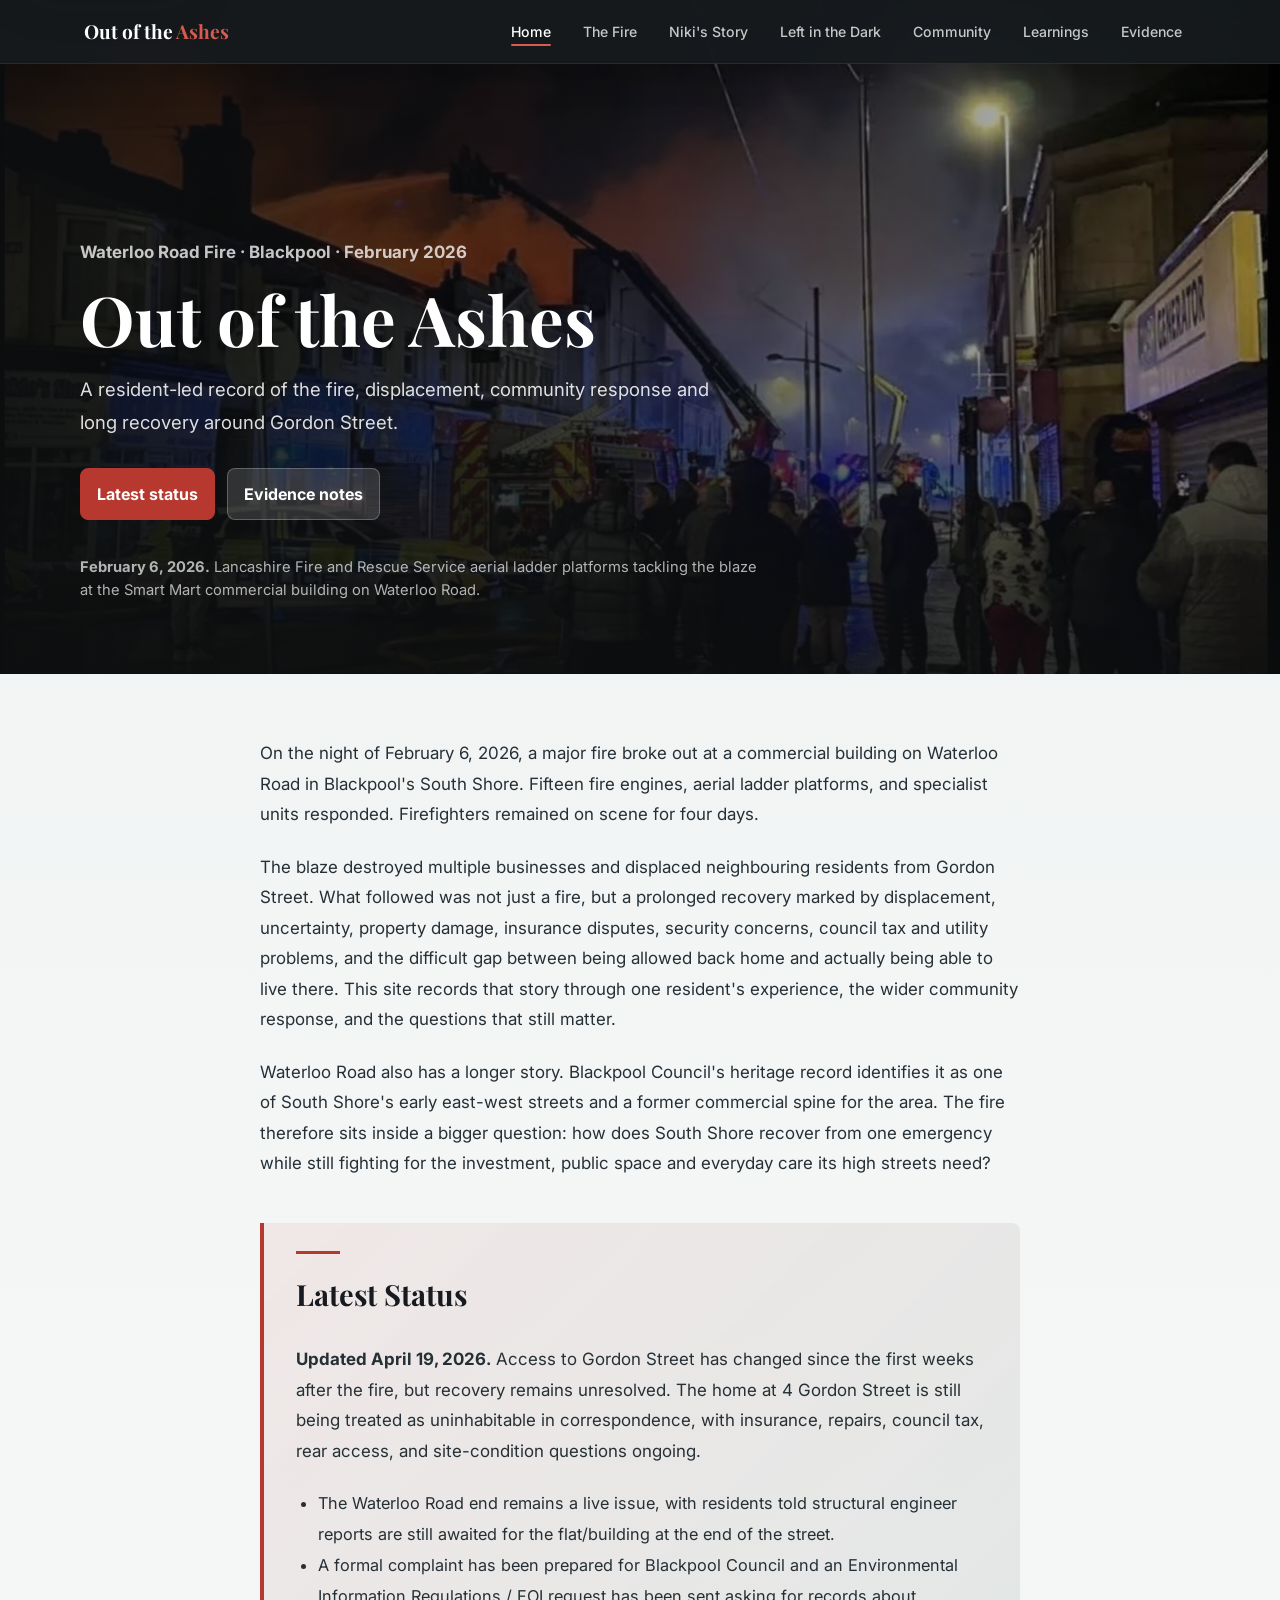
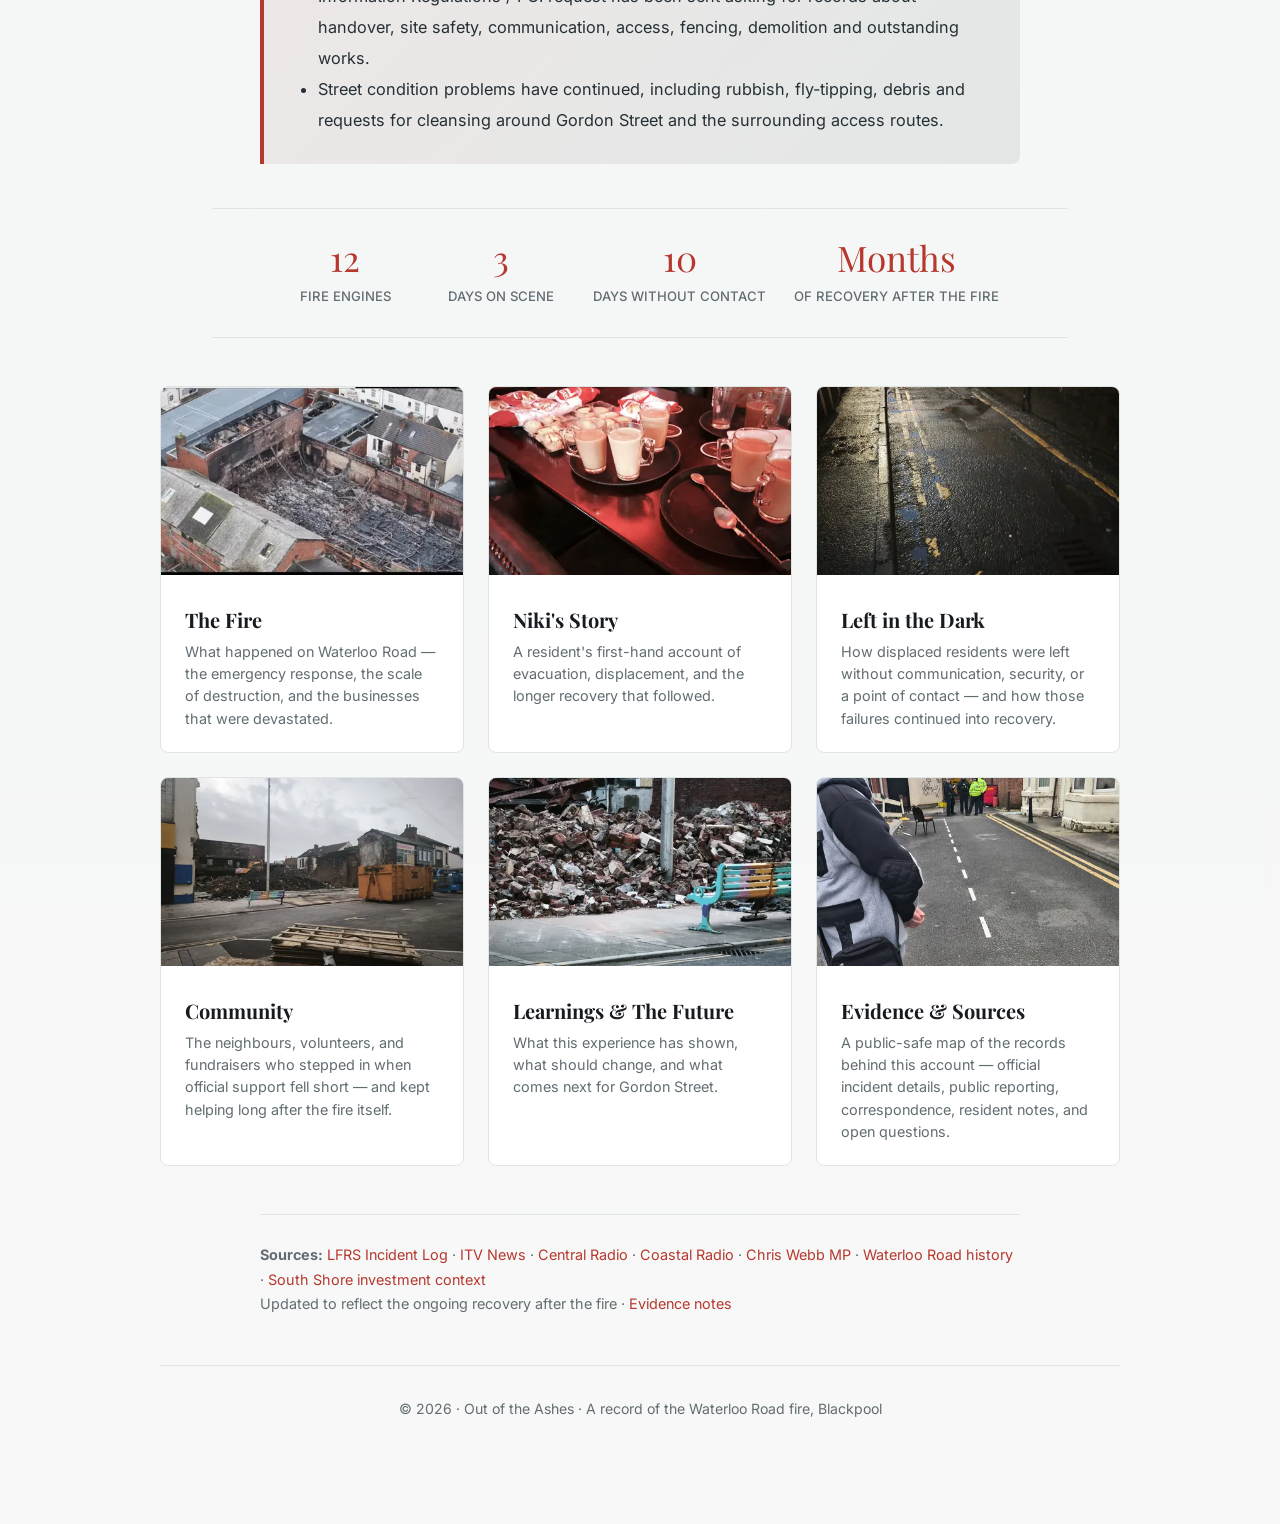
==== commit 8cf1e27f: "Add South Shore history and regeneration context" ====
--- a/index.html
+++ b/index.html
@@ -90,6 +90,11 @@
             between being allowed back home and actually being able to live there. This site records that story
             through one resident's experience, the wider community response, and the questions that still matter.</p>
 
+        <p>Waterloo Road also has a longer story. Blackpool Council's heritage record identifies it as one of South
+            Shore's early east-west streets and a former commercial spine for the area. The fire therefore sits inside a
+            bigger question: how does South Shore recover from one emergency while still fighting for the investment,
+            public space and everyday care its high streets need?</p>
+
         <section class="status-note animate-in" aria-labelledby="latest-status">
             <h2 id="latest-status">Latest Status</h2>
             <p><strong>Updated April 19, 2026.</strong> Access to Gordon Street has changed since the first weeks after
@@ -245,6 +250,10 @@
                 target="_blank" rel="noopener noreferrer">Coastal Radio</a> ·
             <a href="https://www.chriswebb.org/news/meeting-the-chancellor-following-the-waterloo-road-fire"
                 target="_blank" rel="noopener noreferrer">Chris Webb MP</a>
+            · <a href="https://www.blackpool.gov.uk/Residents/Planning-environment-and-community/Planning/Conservation/South-shore-area-of-special-character/South-shore-area-of-special-local-character.aspx"
+                target="_blank" rel="noopener noreferrer">Waterloo Road history</a>
+            · <a href="https://www.chriswebb.org/news/my-call-for-investment-in-south-shore"
+                target="_blank" rel="noopener noreferrer">South Shore investment context</a>
             <br>Updated to reflect the ongoing recovery after the fire · <a href="evidence.html">Evidence notes</a>
         </p>
         </div>
--- a/styles.css
+++ b/styles.css
@@ -452,6 +452,14 @@
     height: 3px;
     background: var(--accent);
     margin-bottom: 14px;
+}
+
+h3 {
+    color: var(--primary);
+    font-size: 1.12em;
+    line-height: 1.35;
+    margin-top: 32px;
+    margin-bottom: 12px;
 }
 
 .container > h2,
